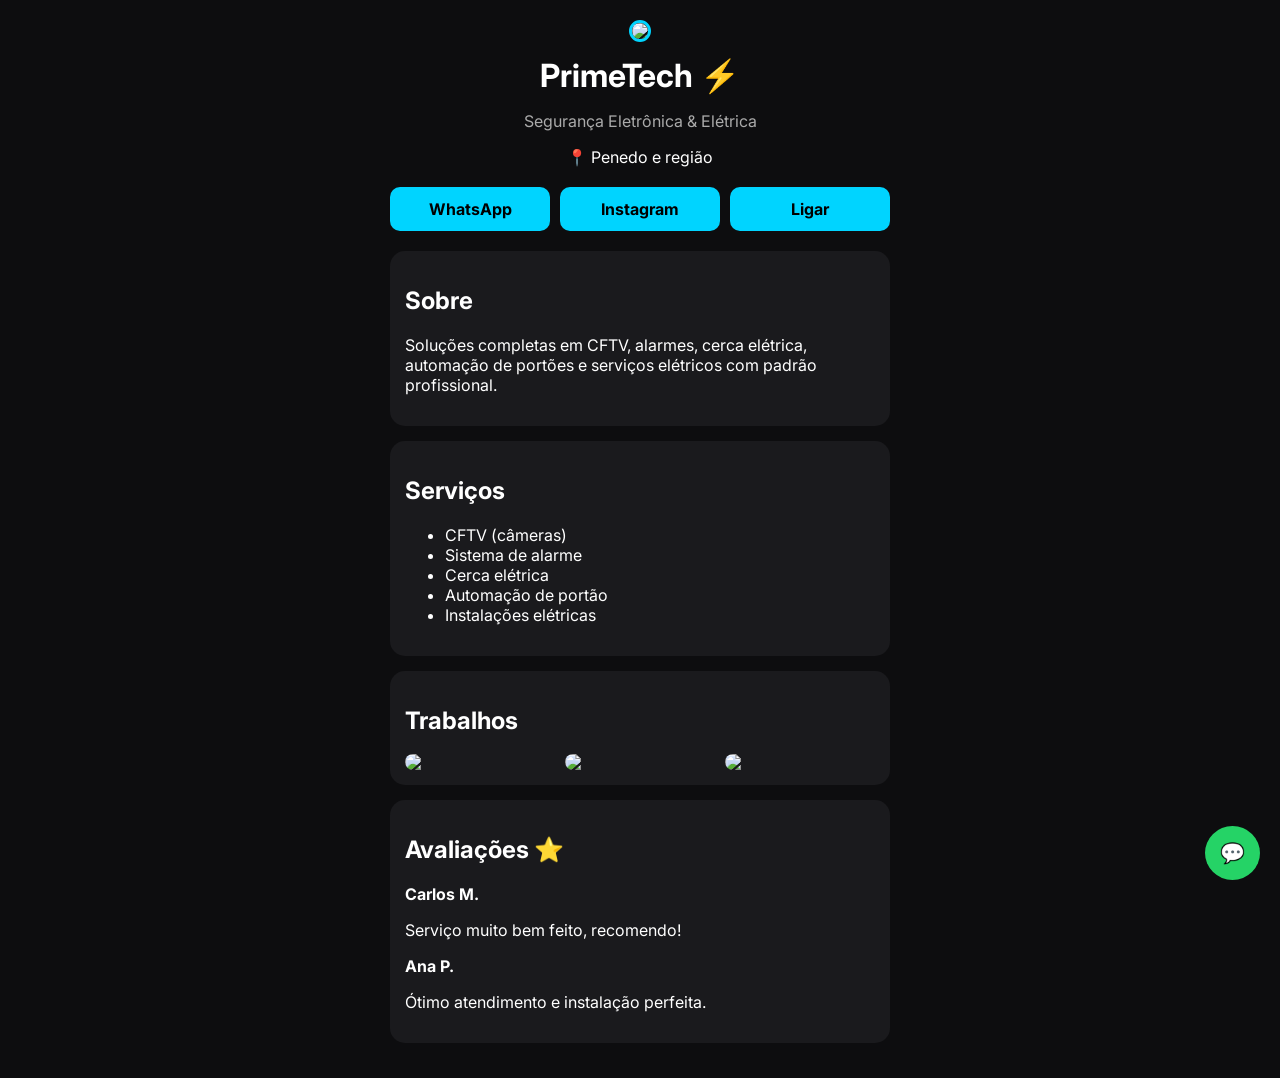
==== card/index.html @ 528d671e "Criação do Card" ====
<!DOCTYPE html>
<html lang="pt-BR">
<head>
  <meta charset="UTF-8">
  <meta name="viewport" content="width=device-width, initial-scale=1.0">
  <title>PrimeTech</title>

  <link rel="stylesheet" href="style.css">
  <link href="https://fonts.googleapis.com/css2?family=Inter:wght@300;500;700&display=swap" rel="stylesheet">
</head>

<body>

<div class="container">

  <!-- PERFIL -->
  <div class="profile">
    <img src="logo.png" class="logo">
    <h1>PrimeTech ⚡</h1>
    <p>Segurança Eletrônica & Elétrica</p>
    <span>📍 Penedo e região</span>
  </div>

  <!-- BOTÕES -->
  <div class="buttons">
    <a href="https://wa.me/5579998478570">WhatsApp</a>
    <a href="#">Instagram</a>
    <a href="tel:79998478570">Ligar</a>
  </div>

  <!-- SOBRE -->
  <div class="card">
    <h2>Sobre</h2>
    <p>
      Soluções completas em CFTV, alarmes, cerca elétrica, automação de portões
      e serviços elétricos com padrão profissional.
    </p>
  </div>

  <!-- SERVIÇOS -->
  <div class="card">
    <h2>Serviços</h2>
    <ul>
      <li>CFTV (câmeras)</li>
      <li>Sistema de alarme</li>
      <li>Cerca elétrica</li>
      <li>Automação de portão</li>
      <li>Instalações elétricas</li>
    </ul>
  </div>

  <!-- GALERIA -->
  <div class="card">
    <h2>Trabalhos</h2>
    <div class="gallery">
      <img src="img1.jpg">
      <img src="img2.jpg">
      <img src="img3.jpg">
    </div>
  </div>

  <!-- AVALIAÇÕES -->
  <div class="card">
    <h2>Avaliações ⭐</h2>

    <div class="review">
      <strong>Carlos M.</strong>
      <p>Serviço muito bem feito, recomendo!</p>
    </div>

    <div class="review">
      <strong>Ana P.</strong>
      <p>Ótimo atendimento e instalação perfeita.</p>
    </div>

  </div>

</div>

<!-- BOTÃO FIXO -->
<a class="whatsapp-float" href="https://wa.me/5579998478570">💬</a>

</body>
</html>
---- card/style.css ----
body {
  margin: 0;
  font-family: 'Inter', sans-serif;
  background: #0d0d0f;
  color: white;
}

.container {
  max-width: 500px;
  margin: auto;
  padding: 20px;
}

.profile {
  text-align: center;
}

.logo {
  width: 110px;
  border-radius: 50%;
  border: 3px solid #00d4ff;
}

.profile h1 {
  margin: 10px 0 5px;
}

.profile p {
  color: #aaa;
}

.buttons {
  display: flex;
  gap: 10px;
  margin: 20px 0;
}

.buttons a {
  flex: 1;
  text-align: center;
  padding: 12px;
  background: #00d4ff;
  color: black;
  border-radius: 10px;
  text-decoration: none;
  font-weight: bold;
}

.card {
  background: #1a1a1d;
  padding: 15px;
  border-radius: 15px;
  margin-bottom: 15px;
}

.gallery {
  display: flex;
  gap: 10px;
}

.gallery img {
  width: 100%;
  border-radius: 10px;
}

.review {
  margin-top: 10px;
}

.whatsapp-float {
  position: fixed;
  bottom: 20px;
  right: 20px;
  background: #25d366;
  color: white;
  padding: 15px;
  border-radius: 50%;
  text-decoration: none;
  font-size: 20px;
}
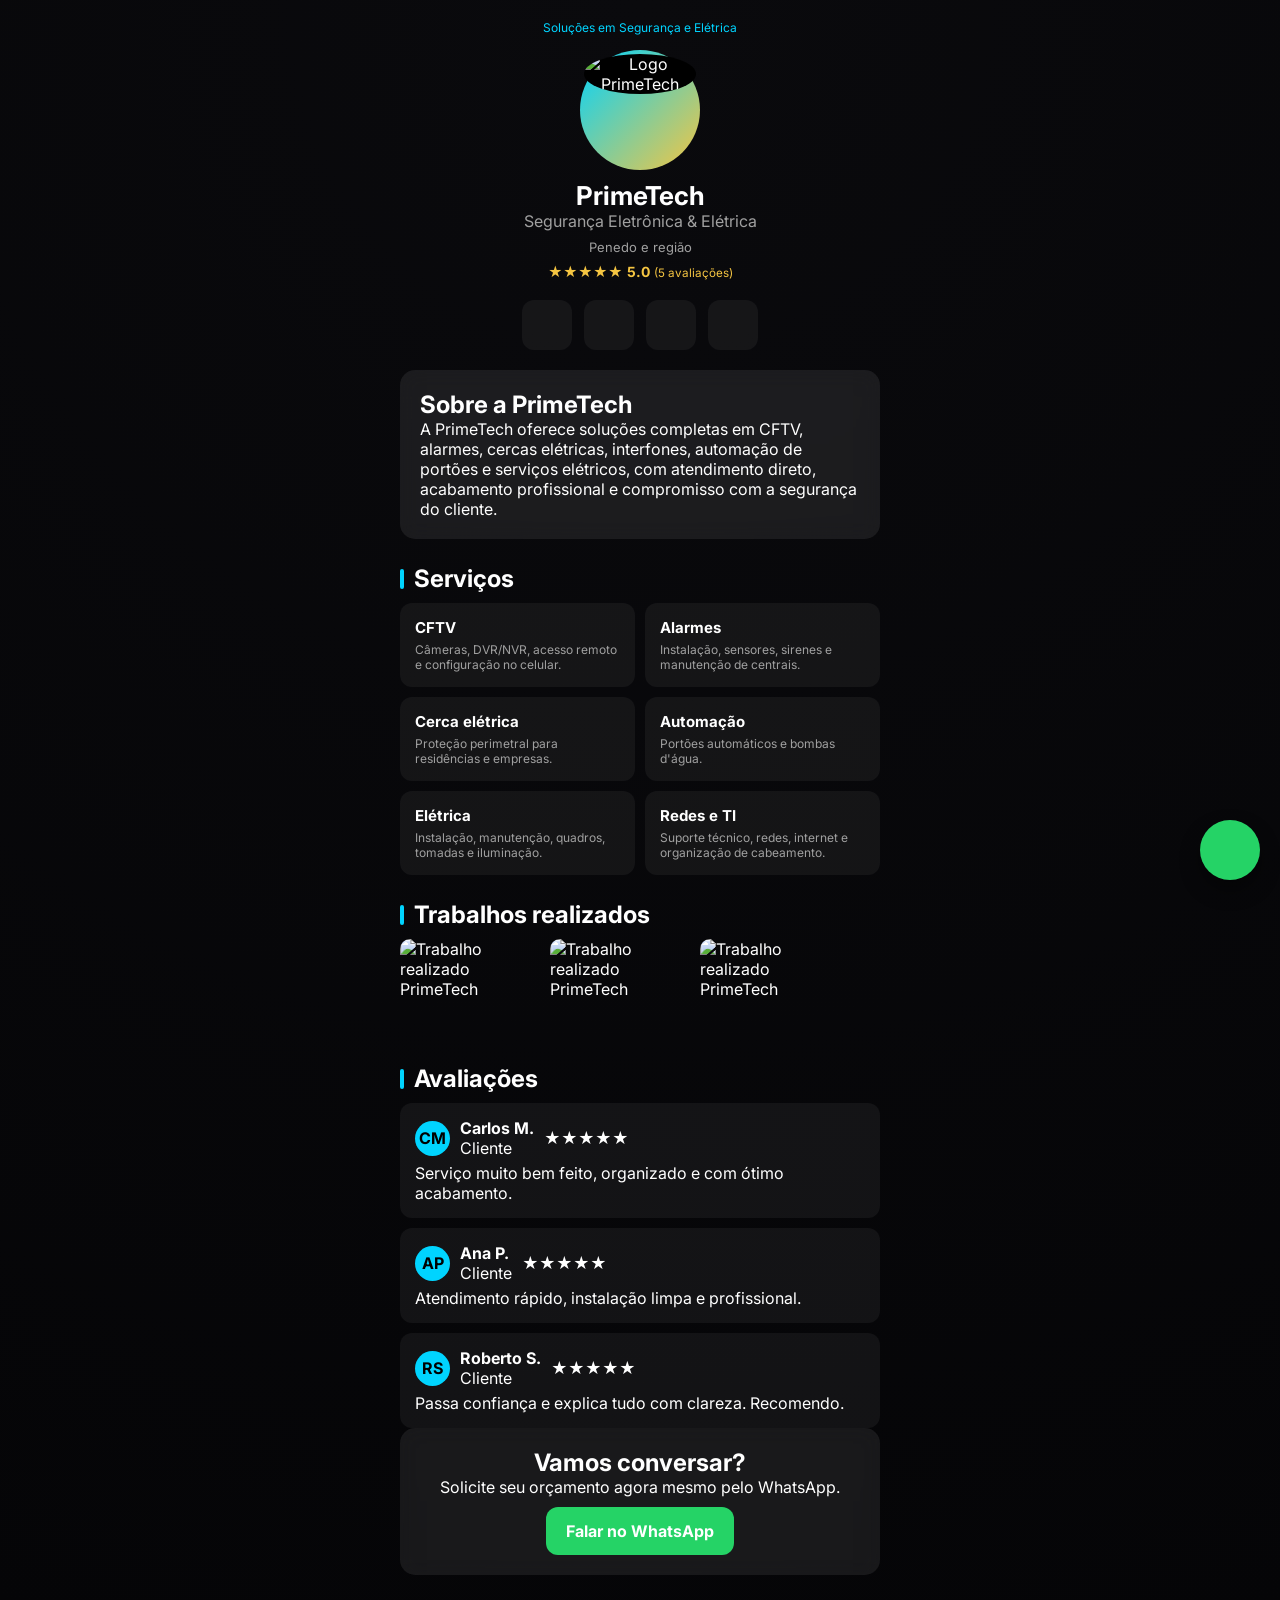
==== commit 5678c312: "Criação do Card" ====
--- a/card/index.html
+++ b/card/index.html
@@ -1,84 +1,193 @@
 <!DOCTYPE html>
 <html lang="pt-BR">
 <head>
-  <meta charset="UTF-8">
-  <meta name="viewport" content="width=device-width, initial-scale=1.0">
-  <title>PrimeTech</title>
+  <meta charset="UTF-8" />
+  <meta name="viewport" content="width=device-width, initial-scale=1.0" />
 
-  <link rel="stylesheet" href="style.css">
-  <link href="https://fonts.googleapis.com/css2?family=Inter:wght@300;500;700&display=swap" rel="stylesheet">
+  <title>PrimeTech Segurança e Elétrica</title>
+
+  <link rel="stylesheet" href="style.css" />
+
+  <link href="https://fonts.googleapis.com/css2?family=Inter:wght@300;400;600;700;800&display=swap" rel="stylesheet">
+
+  <script src="https://kit.fontawesome.com/4f7f4d7b7b.js" crossorigin="anonymous"></script>
 </head>
 
 <body>
 
-<div class="container">
+  <main class="card-page">
 
-  <!-- PERFIL -->
-  <div class="profile">
-    <img src="logo.png" class="logo">
-    <h1>PrimeTech ⚡</h1>
-    <p>Segurança Eletrônica & Elétrica</p>
-    <span>📍 Penedo e região</span>
-  </div>
+    <section class="hero">
+      <div class="top-badge">
+        <i class="fa-solid fa-bolt"></i>
+        Soluções em Segurança e Elétrica
+      </div>
 
-  <!-- BOTÕES -->
-  <div class="buttons">
-    <a href="https://wa.me/5579998478570">WhatsApp</a>
-    <a href="#">Instagram</a>
-    <a href="tel:79998478570">Ligar</a>
-  </div>
+      <div class="profile-box">
+        <div class="logo-wrap">
+          <img src="logo.png" alt="Logo PrimeTech" class="logo">
+        </div>
 
-  <!-- SOBRE -->
-  <div class="card">
-    <h2>Sobre</h2>
-    <p>
-      Soluções completas em CFTV, alarmes, cerca elétrica, automação de portões
-      e serviços elétricos com padrão profissional.
-    </p>
-  </div>
+        <h1>PrimeTech</h1>
+        <p class="subtitle">Segurança Eletrônica & Elétrica</p>
 
-  <!-- SERVIÇOS -->
-  <div class="card">
-    <h2>Serviços</h2>
-    <ul>
-      <li>CFTV (câmeras)</li>
-      <li>Sistema de alarme</li>
-      <li>Cerca elétrica</li>
-      <li>Automação de portão</li>
-      <li>Instalações elétricas</li>
-    </ul>
-  </div>
+        <div class="location">
+          <i class="fa-solid fa-location-dot"></i>
+          Penedo e região
+        </div>
 
-  <!-- GALERIA -->
-  <div class="card">
-    <h2>Trabalhos</h2>
-    <div class="gallery">
-      <img src="img1.jpg">
-      <img src="img2.jpg">
-      <img src="img3.jpg">
-    </div>
-  </div>
+        <div class="rating">
+          <span>★★★★★</span>
+          <strong>5.0</strong>
+          <small>(5 avaliações)</small>
+        </div>
+      </div>
 
-  <!-- AVALIAÇÕES -->
-  <div class="card">
-    <h2>Avaliações ⭐</h2>
+      <div class="quick-buttons">
+        <a href="https://wa.me/5579998478570" target="_blank" class="btn-icon whatsapp">
+          <i class="fa-brands fa-whatsapp"></i>
+        </a>
 
-    <div class="review">
-      <strong>Carlos M.</strong>
-      <p>Serviço muito bem feito, recomendo!</p>
-    </div>
+        <a href="tel:79998478570" class="btn-icon phone">
+          <i class="fa-solid fa-phone"></i>
+        </a>
 
-    <div class="review">
-      <strong>Ana P.</strong>
-      <p>Ótimo atendimento e instalação perfeita.</p>
-    </div>
+        <a href="https://www.instagram.com/primetech.seg" target="_blank" class="btn-icon instagram">
+          <i class="fa-brands fa-instagram"></i>
+        </a>
 
-  </div>
+        <a href="https://primetechseguranca.github.io/" target="_blank" class="btn-icon site">
+          <i class="fa-solid fa-globe"></i>
+        </a>
+      </div>
+    </section>
 
-</div>
+    <section class="about glass">
+      <h2>Sobre a PrimeTech</h2>
+      <p>
+        A PrimeTech oferece soluções completas em CFTV, alarmes, cercas elétricas,
+        interfones, automação de portões e serviços elétricos, com atendimento direto,
+        acabamento profissional e compromisso com a segurança do cliente.
+      </p>
+    </section>
 
-<!-- BOTÃO FIXO -->
-<a class="whatsapp-float" href="https://wa.me/5579998478570">💬</a>
+    <section class="services">
+      <div class="section-title">
+        <span></span>
+        <h2>Serviços</h2>
+      </div>
 
+      <div class="service-grid">
+        <div class="service-card">
+          <i class="fa-solid fa-video"></i>
+          <h3>CFTV</h3>
+          <p>Câmeras, DVR/NVR, acesso remoto e configuração no celular.</p>
+        </div>
+
+        <div class="service-card">
+          <i class="fa-solid fa-shield-halved"></i>
+          <h3>Alarmes</h3>
+          <p>Instalação, sensores, sirenes e manutenção de centrais.</p>
+        </div>
+
+        <div class="service-card">
+          <i class="fa-solid fa-bolt"></i>
+          <h3>Cerca elétrica</h3>
+          <p>Proteção perimetral para residências e empresas.</p>
+        </div>
+
+        <div class="service-card">
+          <i class="fa-solid fa-door-open"></i>
+          <h3>Automação</h3>
+          <p>Portões automáticos e bombas d'água.</p>
+        </div>
+
+        <div class="service-card">
+          <i class="fa-solid fa-plug-circle-bolt"></i>
+          <h3>Elétrica</h3>
+          <p>Instalação, manutenção, quadros, tomadas e iluminação.</p>
+        </div>
+
+        <div class="service-card">
+          <i class="fa-solid fa-network-wired"></i>
+          <h3>Redes e TI</h3>
+          <p>Suporte técnico, redes, internet e organização de cabeamento.</p>
+        </div>
+      </div>
+    </section>
+
+    <section class="gallery-section">
+      <div class="section-title">
+        <span></span>
+        <h2>Trabalhos realizados</h2>
+      </div>
+
+      <div class="gallery">
+        <img src="img1.jpg" alt="Trabalho realizado PrimeTech">
+        <img src="img2.jpg" alt="Trabalho realizado PrimeTech">
+        <img src="img3.jpg" alt="Trabalho realizado PrimeTech">
+      </div>
+    </section>
+
+    <section class="reviews">
+      <div class="section-title">
+        <span></span>
+        <h2>Avaliações</h2>
+      </div>
+
+      <div class="review-card">
+        <div class="review-header">
+          <div class="avatar">CM</div>
+          <div>
+            <strong>Carlos M.</strong>
+            <p>Cliente</p>
+          </div>
+          <span>★★★★★</span>
+        </div>
+        <p>Serviço muito bem feito, organizado e com ótimo acabamento.</p>
+      </div>
+
+      <div class="review-card">
+        <div class="review-header">
+          <div class="avatar">AP</div>
+          <div>
+            <strong>Ana P.</strong>
+            <p>Cliente</p>
+          </div>
+          <span>★★★★★</span>
+        </div>
+        <p>Atendimento rápido, instalação limpa e profissional.</p>
+      </div>
+
+      <div class="review-card">
+        <div class="review-header">
+          <div class="avatar">RS</div>
+          <div>
+            <strong>Roberto S.</strong>
+            <p>Cliente</p>
+          </div>
+          <span>★★★★★</span>
+        </div>
+        <p>Passa confiança e explica tudo com clareza. Recomendo.</p>
+      </div>
+    </section>
+
+    <section class="cta glass">
+      <h2>Vamos conversar?</h2>
+      <p>Solicite seu orçamento agora mesmo pelo WhatsApp.</p>
+
+      <a href="https://wa.me/5579998478570?text=Olá!%20Gostaria%20de%20solicitar%20um%20orçamento%20com%20a%20PrimeTech." target="_blank" class="main-btn">
+        <i class="fa-brands fa-whatsapp"></i>
+        Falar no WhatsApp
+      </a>
+    </section>
+
+  </main>
+
+  <a href="https://wa.me/5579998478570" target="_blank" class="float-whatsapp">
+    <i class="fa-brands fa-whatsapp"></i>
+  </a>
+
+  <script src="script.js"></script>
 </body>
 </html>
--- a/card/style.css
+++ b/card/style.css
@@ -1,80 +1,249 @@
+* {
+  margin: 0;
+  padding: 0;
+  box-sizing: border-box;
+}
+
+:root {
+  --bg: #050507;
+  --card: rgba(255,255,255,0.05);
+  --glass: rgba(255,255,255,0.08);
+  --blue: #00d4ff;
+  --gold: #f5c542;
+  --text: #ffffff;
+  --muted: #a0a0a0;
+}
+
 body {
-  margin: 0;
   font-family: 'Inter', sans-serif;
-  background: #0d0d0f;
-  color: white;
-}
-
-.container {
-  max-width: 500px;
+  background: radial-gradient(circle at top, #0a0a0d, #050507);
+  color: var(--text);
+}
+
+/* CONTAINER */
+.card-page {
+  max-width: 520px;
   margin: auto;
   padding: 20px;
 }
 
-.profile {
+/* HERO */
+.hero {
   text-align: center;
+  margin-bottom: 20px;
+}
+
+.top-badge {
+  font-size: 12px;
+  color: var(--blue);
+  margin-bottom: 15px;
+}
+
+/* LOGO */
+.logo-wrap {
+  width: 120px;
+  height: 120px;
+  margin: auto;
+  border-radius: 50%;
+  padding: 4px;
+  background: linear-gradient(135deg, var(--blue), var(--gold));
 }
 
 .logo {
-  width: 110px;
-  border-radius: 50%;
-  border: 3px solid #00d4ff;
-}
-
-.profile h1 {
-  margin: 10px 0 5px;
-}
-
-.profile p {
-  color: #aaa;
-}
-
-.buttons {
-  display: flex;
-  gap: 10px;
-  margin: 20px 0;
-}
-
-.buttons a {
-  flex: 1;
+  width: 100%;
+  border-radius: 50%;
+  background: #000;
+}
+
+/* TEXT */
+h1 {
+  margin-top: 10px;
+  font-size: 26px;
+}
+
+.subtitle {
+  color: var(--muted);
+  margin-bottom: 8px;
+}
+
+.location {
+  font-size: 13px;
+  color: var(--muted);
+}
+
+.rating {
+  margin-top: 8px;
+  font-size: 14px;
+  color: var(--gold);
+}
+
+/* BOTÕES */
+.quick-buttons {
+  display: flex;
+  justify-content: center;
+  gap: 12px;
+  margin-top: 20px;
+}
+
+.btn-icon {
+  width: 50px;
+  height: 50px;
+  display: flex;
+  align-items: center;
+  justify-content: center;
+  border-radius: 12px;
+  font-size: 20px;
+  color: white;
+  background: var(--card);
+  transition: 0.3s;
+}
+
+.btn-icon:hover {
+  transform: translateY(-5px);
+  background: var(--blue);
+  color: black;
+}
+
+/* GLASS CARD */
+.glass {
+  background: var(--glass);
+  backdrop-filter: blur(10px);
+  padding: 20px;
+  border-radius: 15px;
+  margin-bottom: 20px;
+}
+
+/* TITLES */
+.section-title {
+  display: flex;
+  align-items: center;
+  gap: 10px;
+  margin: 25px 0 10px;
+}
+
+.section-title span {
+  width: 4px;
+  height: 20px;
+  background: var(--blue);
+  border-radius: 10px;
+}
+
+/* SERVICES */
+.service-grid {
+  display: grid;
+  grid-template-columns: 1fr 1fr;
+  gap: 10px;
+}
+
+.service-card {
+  background: var(--card);
+  padding: 15px;
+  border-radius: 12px;
+  transition: 0.3s;
+}
+
+.service-card i {
+  font-size: 22px;
+  color: var(--blue);
+  margin-bottom: 8px;
+}
+
+.service-card h3 {
+  font-size: 15px;
+  margin-bottom: 5px;
+}
+
+.service-card p {
+  font-size: 12px;
+  color: var(--muted);
+}
+
+.service-card:hover {
+  transform: translateY(-5px);
+}
+
+/* GALLERY */
+.gallery {
+  display: flex;
+  gap: 10px;
+  overflow-x: auto;
+}
+
+.gallery img {
+  width: 140px;
+  height: 100px;
+  object-fit: cover;
+  border-radius: 10px;
+}
+
+/* REVIEWS */
+.review-card {
+  background: var(--card);
+  padding: 15px;
+  border-radius: 12px;
+  margin-top: 10px;
+}
+
+.review-header {
+  display: flex;
+  align-items: center;
+  gap: 10px;
+  margin-bottom: 5px;
+}
+
+.avatar {
+  width: 35px;
+  height: 35px;
+  background: var(--blue);
+  color: black;
+  display: flex;
+  align-items: center;
+  justify-content: center;
+  border-radius: 50%;
+  font-weight: bold;
+}
+
+/* CTA */
+.cta {
   text-align: center;
-  padding: 12px;
-  background: #00d4ff;
-  color: black;
-  border-radius: 10px;
+}
+
+.main-btn {
+  display: inline-block;
+  margin-top: 10px;
+  padding: 14px 20px;
+  background: #25d366;
+  color: white;
+  border-radius: 12px;
   text-decoration: none;
   font-weight: bold;
-}
-
-.card {
-  background: #1a1a1d;
-  padding: 15px;
-  border-radius: 15px;
-  margin-bottom: 15px;
-}
-
-.gallery {
-  display: flex;
-  gap: 10px;
-}
-
-.gallery img {
-  width: 100%;
-  border-radius: 10px;
-}
-
-.review {
-  margin-top: 10px;
-}
-
-.whatsapp-float {
+  transition: 0.3s;
+}
+
+.main-btn:hover {
+  transform: scale(1.05);
+}
+
+/* FLOAT WHATSAPP */
+.float-whatsapp {
   position: fixed;
   bottom: 20px;
   right: 20px;
   background: #25d366;
+  width: 60px;
+  height: 60px;
+  border-radius: 50%;
+  display: flex;
+  align-items: center;
+  justify-content: center;
   color: white;
-  padding: 15px;
-  border-radius: 50%;
-  text-decoration: none;
-  font-size: 20px;
+  font-size: 26px;
+  box-shadow: 0 10px 20px rgba(0,0,0,0.4);
+}
+
+/* RESPONSIVO */
+@media (max-width: 480px) {
+  .service-grid {
+    grid-template-columns: 1fr;
+  }
 }
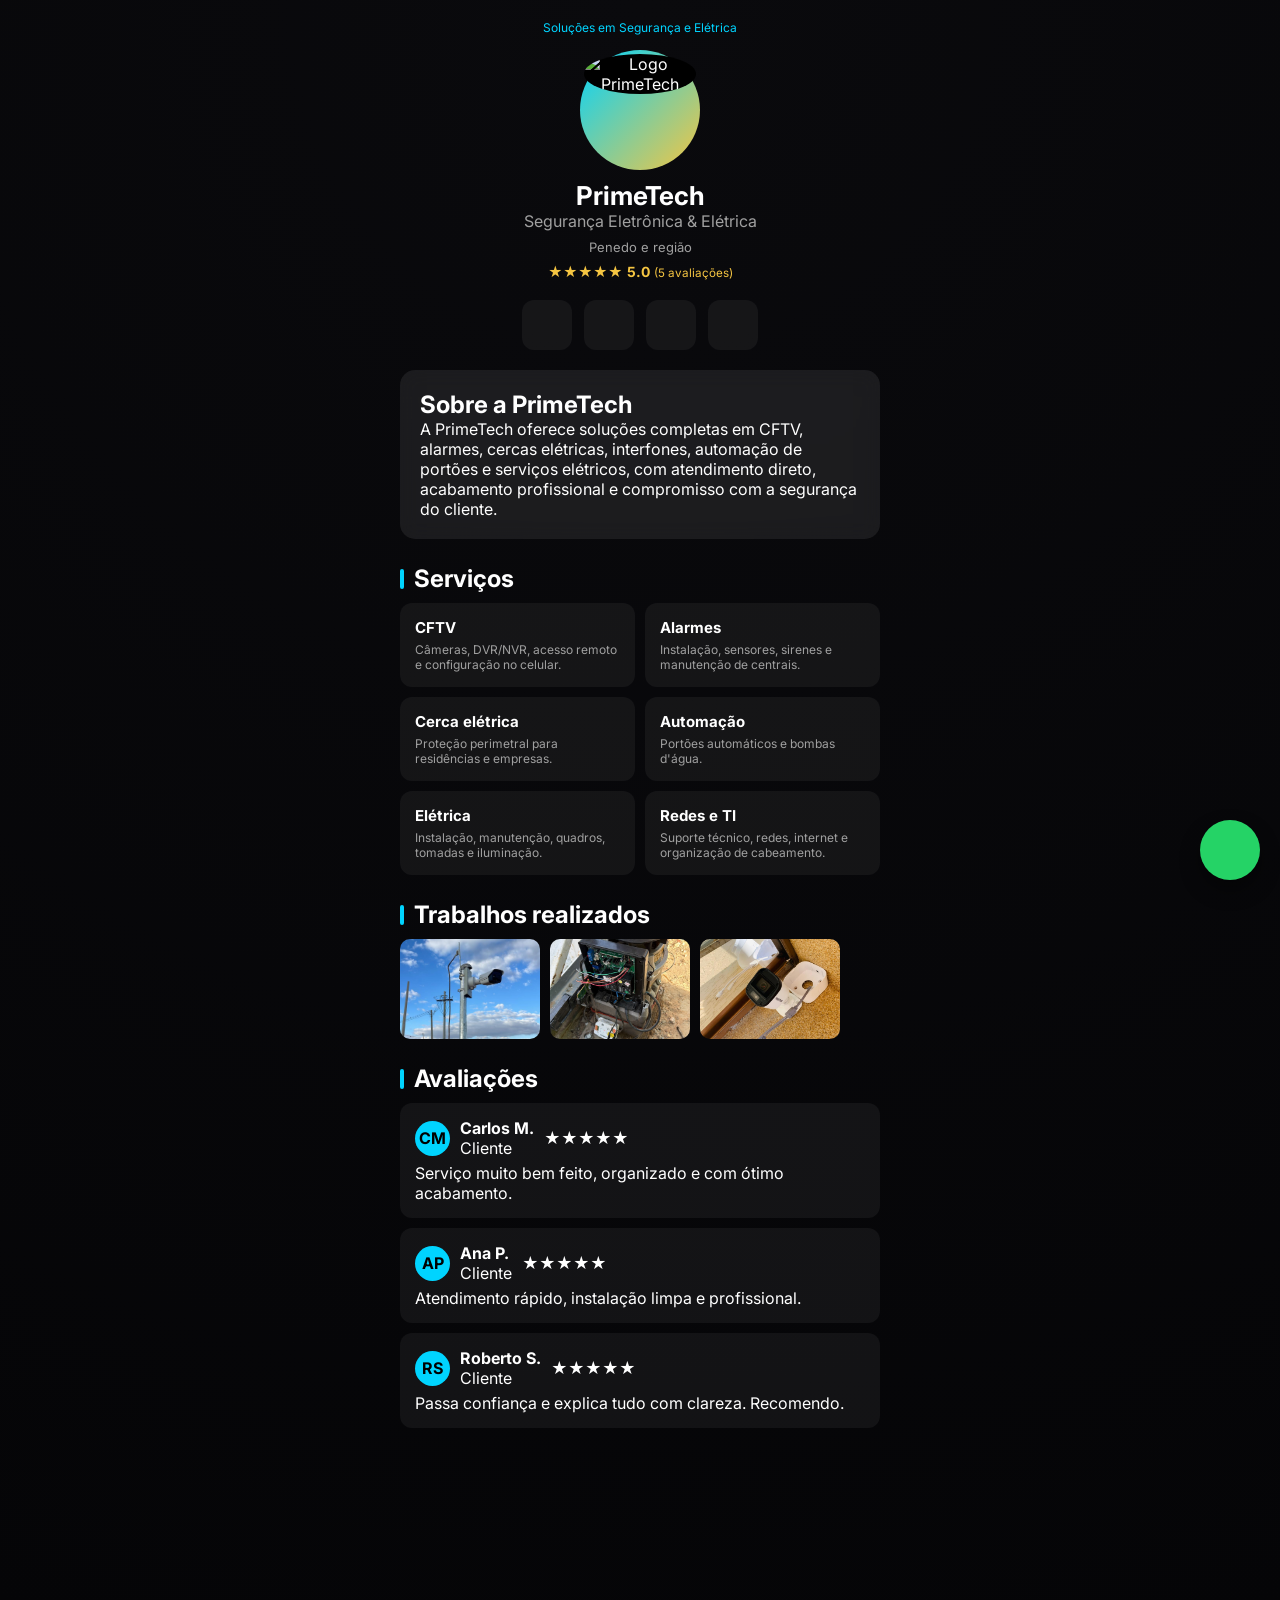
==== commit 0dace38c: "Criação do Card" ====
--- a/card/index.html
+++ b/card/index.html
@@ -25,7 +25,7 @@
 
       <div class="profile-box">
         <div class="logo-wrap">
-          <img src="logo.png" alt="Logo PrimeTech" class="logo">
+          <img src="logo.jpg" alt="Logo PrimeTech" class="logo">
         </div>
 
         <h1>PrimeTech</h1>
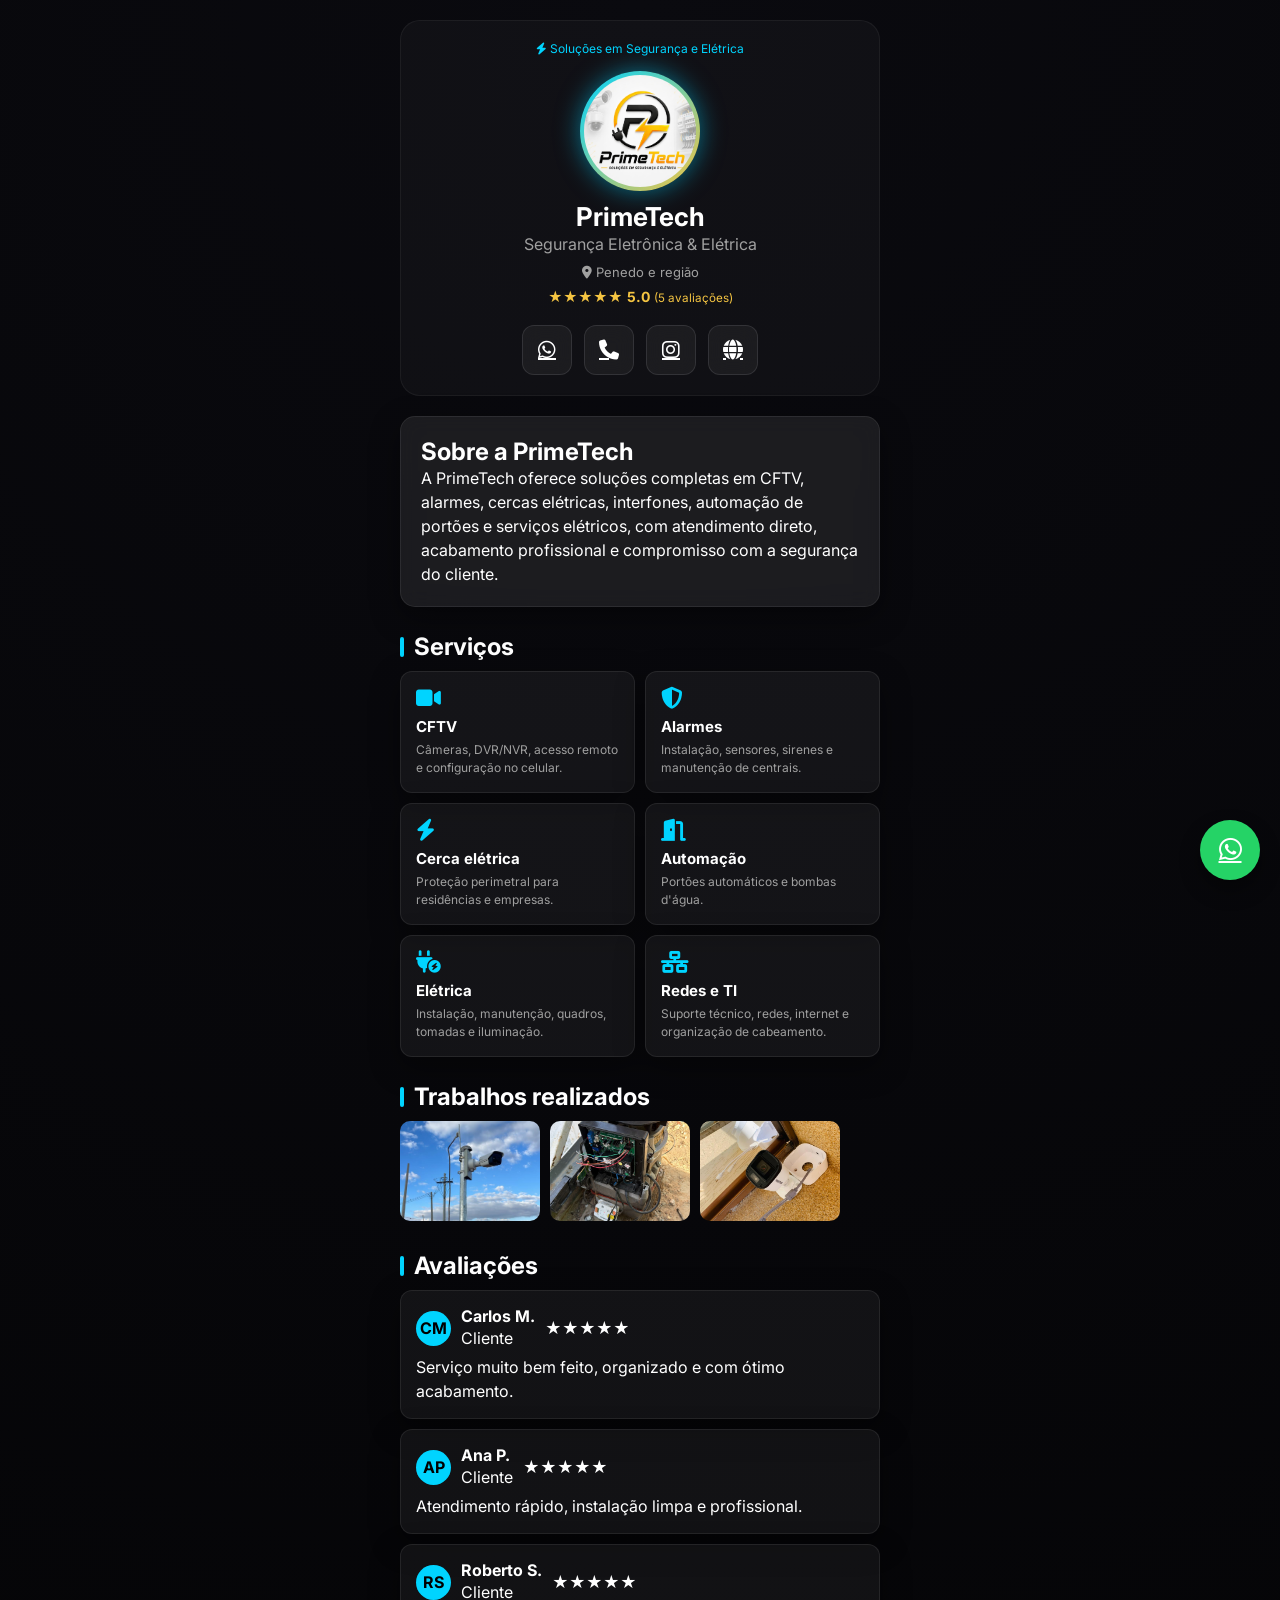
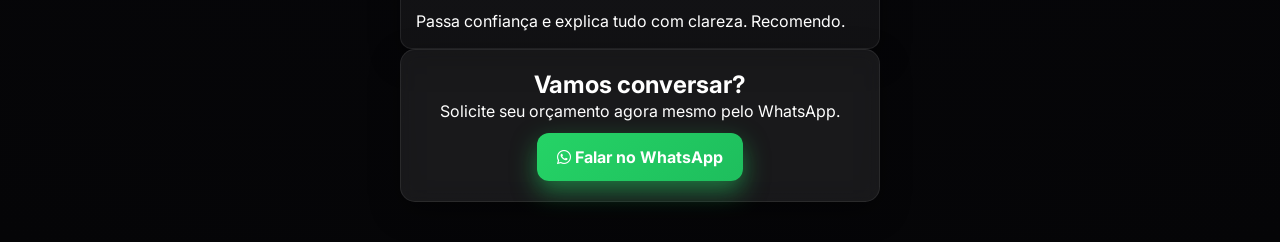
==== commit 8f9ccca1: "melhorado o html" ====
--- a/card/index.html
+++ b/card/index.html
@@ -10,7 +10,7 @@
 
   <link href="https://fonts.googleapis.com/css2?family=Inter:wght@300;400;600;700;800&display=swap" rel="stylesheet">
 
-  <script src="https://kit.fontawesome.com/4f7f4d7b7b.js" crossorigin="anonymous"></script>
+  <link rel="stylesheet" href="https://cdnjs.cloudflare.com/ajax/libs/font-awesome/6.5.1/css/all.min.css">
 </head>
 
 <body>
@@ -52,11 +52,11 @@
           <i class="fa-solid fa-phone"></i>
         </a>
 
-        <a href="https://www.instagram.com/primetech.seg" target="_blank" class="btn-icon instagram">
+        <a href="https://www.instagram.com/primetech360al" target="_blank" class="btn-icon instagram">
           <i class="fa-brands fa-instagram"></i>
         </a>
 
-        <a href="https://primetechseguranca.github.io/" target="_blank" class="btn-icon site">
+        <a href="https://primetechseg.github.io/" target="_blank" class="btn-icon site">
           <i class="fa-solid fa-globe"></i>
         </a>
       </div>
--- a/card/style.css
+++ b/card/style.css
@@ -246,4 +246,103 @@
   .service-grid {
     grid-template-columns: 1fr;
   }
+}
+
+.hidden {
+  opacity: 0;
+  transform: translateY(25px);
+}
+
+.show {
+  opacity: 1;
+  transform: translateY(0);
+  transition: 0.7s ease;
+}
+
+.pulse {
+  animation: pulseWhats 0.9s ease;
+}
+
+@keyframes pulseWhats {
+  0% {
+    transform: scale(1);
+    box-shadow: 0 0 0 rgba(37, 211, 102, 0.7);
+  }
+
+  50% {
+    transform: scale(1.12);
+    box-shadow: 0 0 25px rgba(37, 211, 102, 0.8);
+  }
+
+  100% {
+    transform: scale(1);
+    box-shadow: 0 0 0 rgba(37, 211, 102, 0.7);
+  }
+}
+
+/* FUNDO MAIS PROFISSIONAL */
+body {
+  background: radial-gradient(circle at top, #0a0a0f, #050507);
+}
+
+/* EFEITO GLOW NO LOGO */
+.logo-wrap {
+  box-shadow: 0 0 25px rgba(0, 212, 255, 0.5);
+}
+
+/* BOTÕES ESTILO APP */
+.btn-icon {
+  backdrop-filter: blur(10px);
+  border: 1px solid rgba(255,255,255,0.1);
+}
+
+.btn-icon:hover {
+  background: linear-gradient(135deg, #00d4ff, #0ff);
+  box-shadow: 0 0 15px rgba(0,212,255,0.7);
+}
+
+/* CARDS MAIS PROFUNDOS */
+.service-card,
+.review-card,
+.glass {
+  border: 1px solid rgba(255,255,255,0.08);
+  box-shadow: 0 10px 30px rgba(0,0,0,0.4);
+}
+
+/* EFEITO HOVER NOS CARDS */
+.service-card:hover {
+  transform: translateY(-8px) scale(1.02);
+  box-shadow: 0 0 20px rgba(0,212,255,0.3);
+}
+
+/* GALERIA ESTILO CARROSSEL */
+.gallery {
+  padding-bottom: 5px;
+}
+
+.gallery img {
+  transition: 0.3s;
+}
+
+.gallery img:hover {
+  transform: scale(1.08);
+}
+
+/* BOTÃO WHATSAPP MAIS PREMIUM */
+.main-btn {
+  background: linear-gradient(135deg, #25d366, #1ebe5d);
+  box-shadow: 0 10px 25px rgba(37,211,102,0.5);
+}
+
+/* SEÇÃO HERO MAIS FORTE */
+.hero {
+  padding: 20px;
+  border-radius: 20px;
+  background: rgba(255,255,255,0.03);
+  border: 1px solid rgba(255,255,255,0.05);
+}
+
+/* TEXTO MAIS LIMPO */
+p {
+  line-height: 1.5;
 }
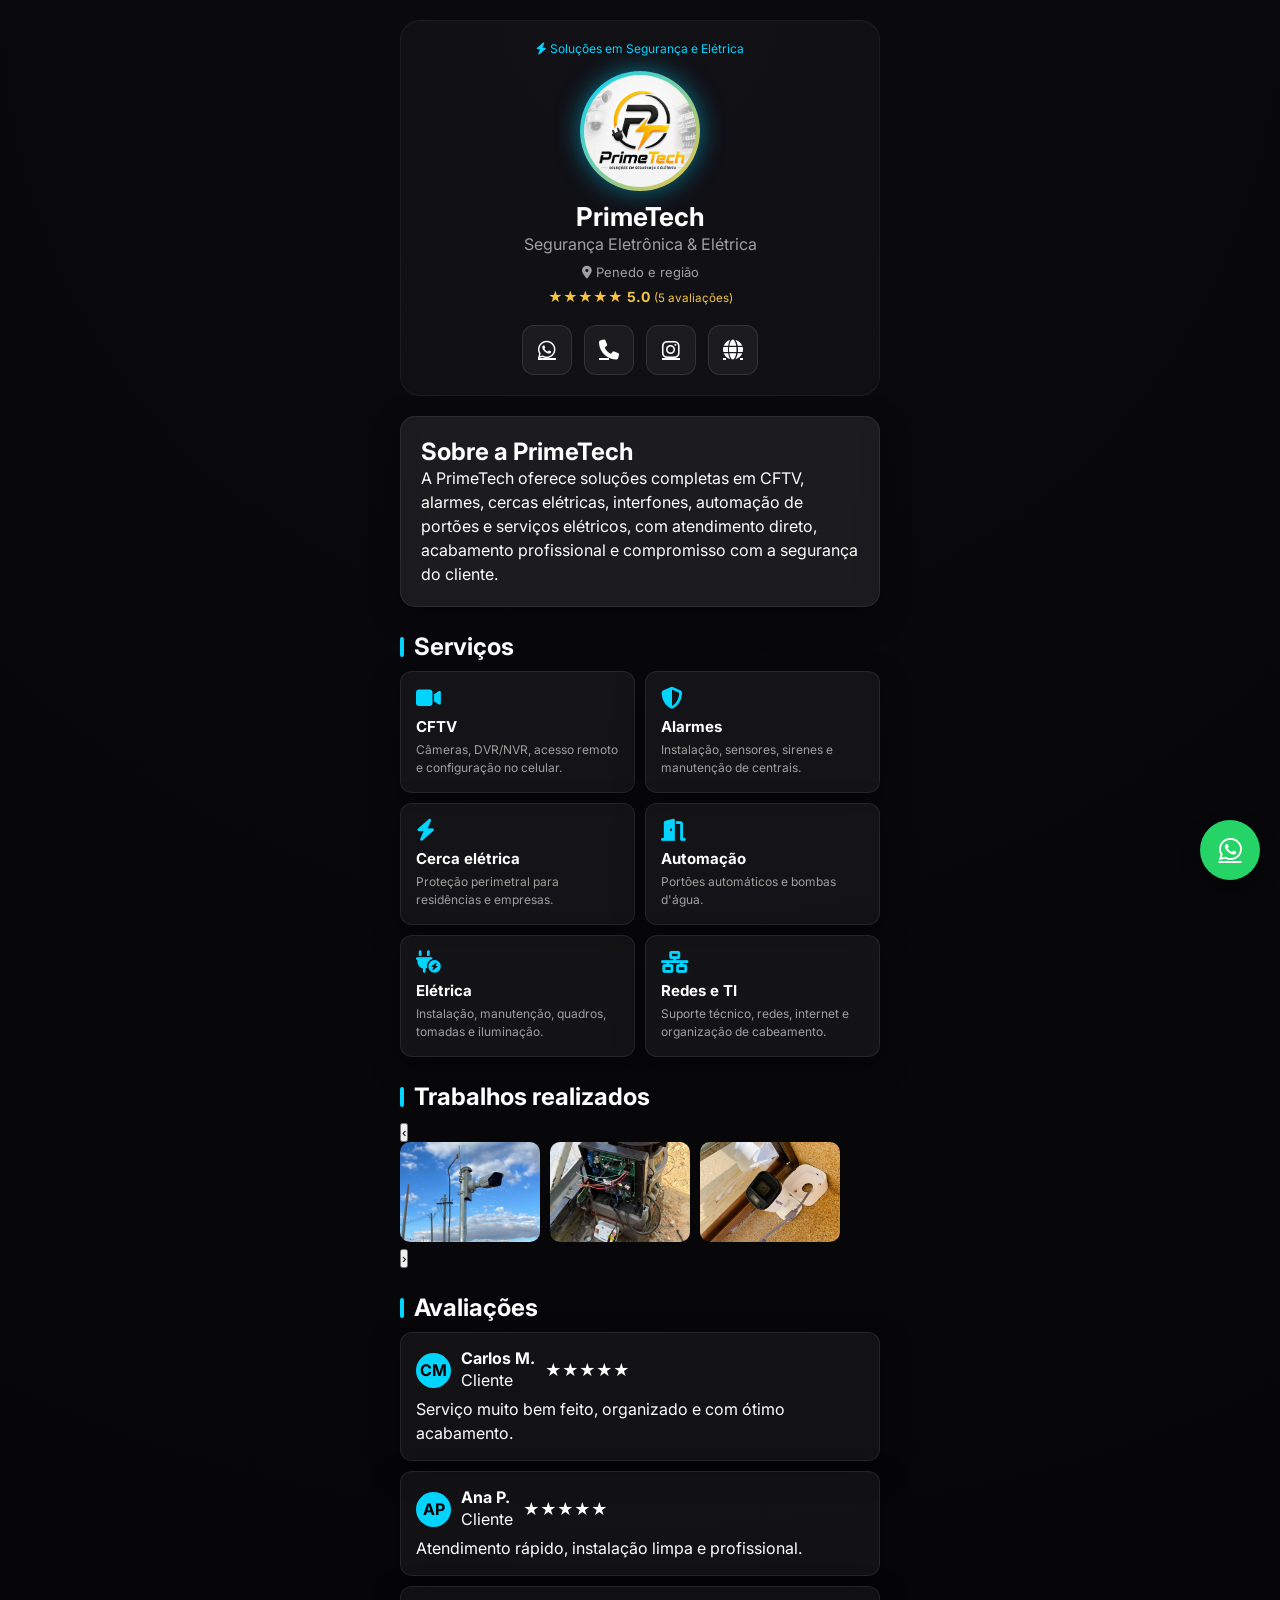
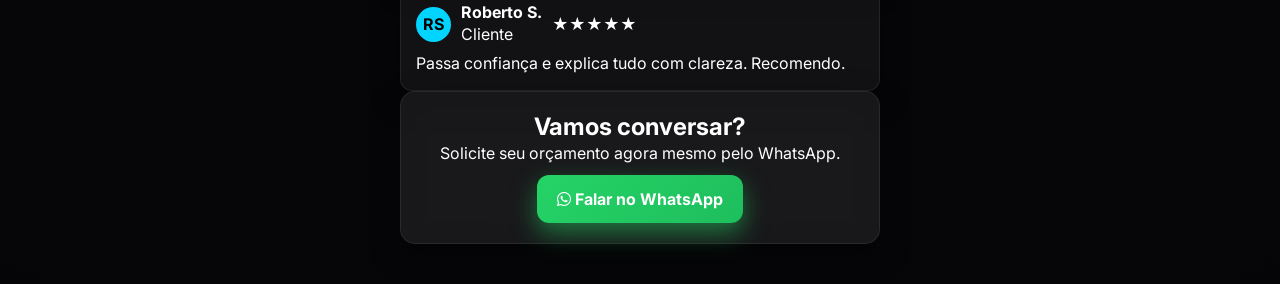
==== commit 602f09be: "melhorado o html" ====
--- a/card/index.html
+++ b/card/index.html
@@ -122,11 +122,19 @@
         <h2>Trabalhos realizados</h2>
       </div>
 
-      <div class="gallery">
-        <img src="img1.jpg" alt="Trabalho realizado PrimeTech">
-        <img src="img2.jpg" alt="Trabalho realizado PrimeTech">
-        <img src="img3.jpg" alt="Trabalho realizado PrimeTech">
-      </div>
+      <div class="gallery-wrapper">
+
+  <button class="nav prev">‹</button>
+
+  <div class="gallery" id="gallery">
+    <img src="img1.jpg">
+    <img src="img2.jpg">
+    <img src="img3.jpg">
+  </div>
+
+  <button class="nav next">›</button>
+
+</div>
     </section>
 
     <section class="reviews">
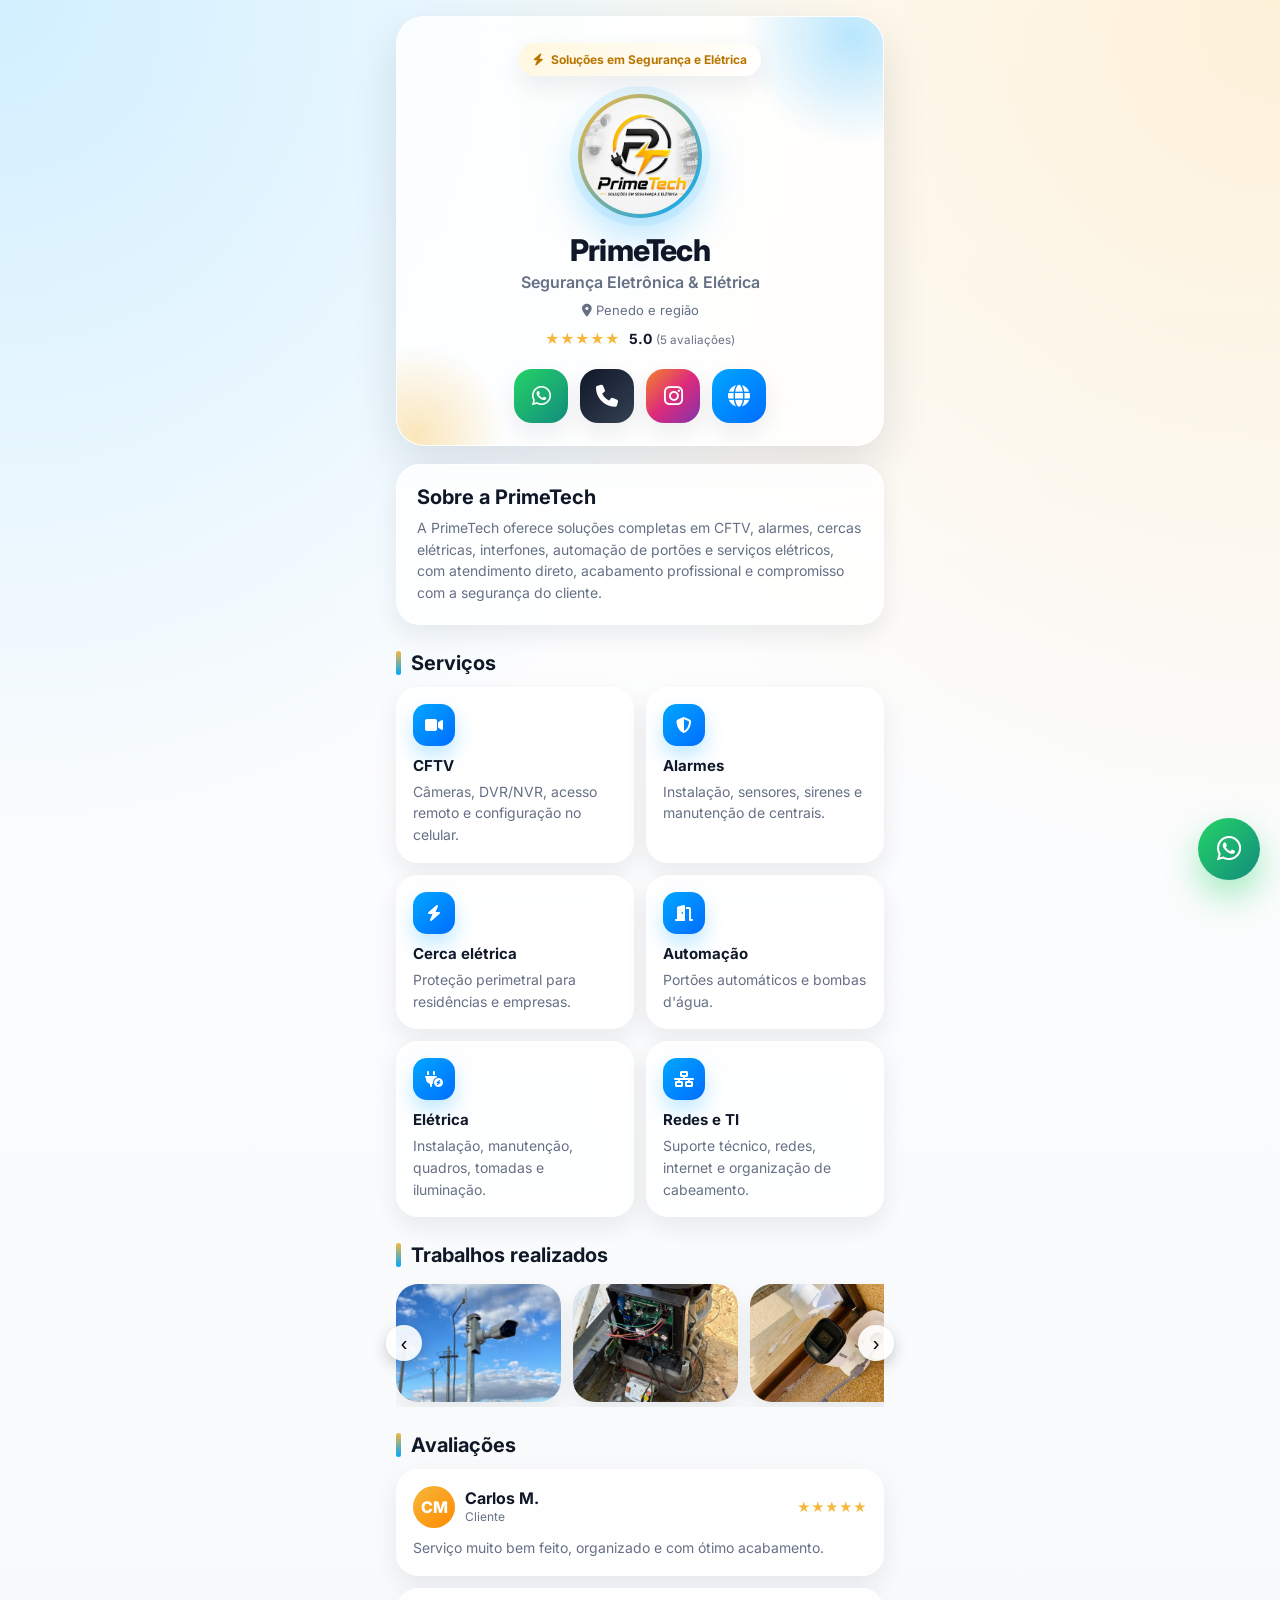
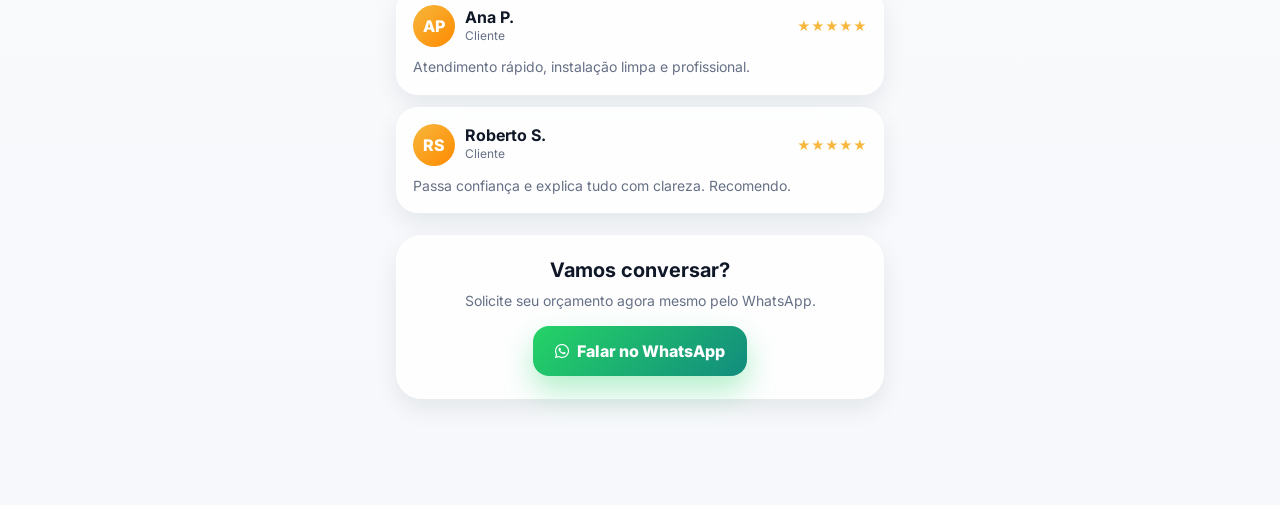
==== commit 8d9304e2: "melhorado o html" ====
--- a/card/index.html
+++ b/card/index.html
@@ -130,6 +130,9 @@
     <img src="img1.jpg">
     <img src="img2.jpg">
     <img src="img3.jpg">
+    <img src="img4.jpg">
+    <img src="img5.jpg">
+    <img src="img6.jpg">
   </div>
 
   <button class="nav next">›</button>
@@ -197,5 +200,17 @@
   </a>
 
   <script src="script.js"></script>
+  <div class="lightbox" id="lightbox">
+  <button class="lightbox-close" id="closeLightbox">×</button>
+  <button class="lightbox-arrow lightbox-prev" id="lightboxPrev">‹</button>
+
+  <div class="lightbox-content">
+    <img id="lightboxImage" src="" alt="Foto ampliada">
+    <div class="lightbox-thumbs" id="lightboxThumbs"></div>
+    <p id="lightboxCounter"></p>
+  </div>
+
+  <button class="lightbox-arrow lightbox-next" id="lightboxNext">›</button>
+</div>
 </body>
 </html>
--- a/card/style.css
+++ b/card/style.css
@@ -5,252 +5,355 @@
 }
 
 :root {
-  --bg: #050507;
-  --card: rgba(255,255,255,0.05);
-  --glass: rgba(255,255,255,0.08);
-  --blue: #00d4ff;
-  --gold: #f5c542;
-  --text: #ffffff;
-  --muted: #a0a0a0;
+  --bg: #f6f8fb;
+  --white: #ffffff;
+  --text: #101828;
+  --muted: #667085;
+  --gold: #f6b73c;
+  --blue: #00a7ff;
+  --green: #25d366;
+  --shadow: 0 18px 45px rgba(16, 24, 40, 0.12);
+  --soft-shadow: 0 10px 25px rgba(16, 24, 40, 0.08);
 }
 
 body {
   font-family: 'Inter', sans-serif;
-  background: radial-gradient(circle at top, #0a0a0d, #050507);
+  background:
+    radial-gradient(circle at top left, rgba(0, 167, 255, 0.18), transparent 35%),
+    radial-gradient(circle at top right, rgba(246, 183, 60, 0.20), transparent 35%),
+    linear-gradient(180deg, #ffffff, var(--bg));
   color: var(--text);
-}
-
-/* CONTAINER */
+  min-height: 100vh;
+}
+
 .card-page {
+  width: 100%;
   max-width: 520px;
   margin: auto;
-  padding: 20px;
-}
-
-/* HERO */
+  padding: 16px;
+}
+
 .hero {
+  position: relative;
+  overflow: hidden;
   text-align: center;
-  margin-bottom: 20px;
+  padding: 26px 18px 22px;
+  border-radius: 28px;
+  background: rgba(255,255,255,0.82);
+  backdrop-filter: blur(18px);
+  box-shadow: var(--shadow);
+  border: 1px solid rgba(255,255,255,0.85);
+}
+
+.hero::before {
+  content: "";
+  position: absolute;
+  width: 220px;
+  height: 220px;
+  top: -90px;
+  right: -80px;
+  background: radial-gradient(circle, rgba(0,167,255,0.28), transparent 70%);
+}
+
+.hero::after {
+  content: "";
+  position: absolute;
+  width: 180px;
+  height: 180px;
+  bottom: -80px;
+  left: -70px;
+  background: radial-gradient(circle, rgba(246,183,60,0.35), transparent 70%);
 }
 
 .top-badge {
+  position: relative;
+  display: inline-flex;
+  align-items: center;
+  gap: 7px;
+  padding: 9px 14px;
+  border-radius: 999px;
+  background: linear-gradient(135deg, #fff7df, #ffffff);
+  color: #b87500;
   font-size: 12px;
-  color: var(--blue);
-  margin-bottom: 15px;
-}
-
-/* LOGO */
+  font-weight: 700;
+  box-shadow: var(--soft-shadow);
+  z-index: 2;
+}
+
+.profile-box {
+  position: relative;
+  z-index: 2;
+  margin-top: 18px;
+}
+
 .logo-wrap {
-  width: 120px;
-  height: 120px;
+  width: 124px;
+  height: 124px;
   margin: auto;
+  padding: 4px;
   border-radius: 50%;
-  padding: 4px;
-  background: linear-gradient(135deg, var(--blue), var(--gold));
+  background: linear-gradient(135deg, var(--gold), var(--blue));
+  box-shadow: 0 0 0 8px rgba(0,167,255,0.08), 0 18px 40px rgba(0,167,255,0.28);
 }
 
 .logo {
   width: 100%;
+  height: 100%;
+  object-fit: cover;
+  background: #fff;
   border-radius: 50%;
-  background: #000;
-}
-
-/* TEXT */
+}
+
 h1 {
+  margin-top: 14px;
+  font-size: 30px;
+  font-weight: 800;
+  letter-spacing: -0.8px;
+}
+
+.subtitle {
+  margin-top: 4px;
+  color: var(--muted);
+  font-weight: 600;
+}
+
+.location {
   margin-top: 10px;
-  font-size: 26px;
-}
-
-.subtitle {
   color: var(--muted);
-  margin-bottom: 8px;
-}
-
-.location {
   font-size: 13px;
+}
+
+.rating {
+  margin-top: 12px;
+  color: var(--gold);
+  font-size: 14px;
+}
+
+.rating strong {
+  color: var(--text);
+  margin-left: 5px;
+}
+
+.rating small {
   color: var(--muted);
 }
 
-.rating {
-  margin-top: 8px;
-  font-size: 14px;
-  color: var(--gold);
-}
-
-/* BOTÕES */
 .quick-buttons {
+  position: relative;
+  z-index: 2;
   display: flex;
   justify-content: center;
   gap: 12px;
-  margin-top: 20px;
+  margin-top: 22px;
 }
 
 .btn-icon {
-  width: 50px;
-  height: 50px;
-  display: flex;
-  align-items: center;
-  justify-content: center;
-  border-radius: 12px;
+  width: 54px;
+  height: 54px;
+  display: grid;
+  place-items: center;
+  border-radius: 18px;
+  color: #fff;
+  text-decoration: none;
+  font-size: 22px;
+  box-shadow: var(--soft-shadow);
+  transition: 0.25s ease;
+}
+
+.btn-icon:hover {
+  transform: translateY(-5px) scale(1.04);
+}
+
+.whatsapp { background: linear-gradient(135deg, #25d366, #128c7e); }
+.phone { background: linear-gradient(135deg, #101828, #344054); }
+.instagram { background: linear-gradient(135deg, #f58529, #dd2a7b, #8134af); }
+.site { background: linear-gradient(135deg, #00a7ff, #006dff); }
+
+.glass,
+.service-card,
+.review-card,
+.cta {
+  background: rgba(255,255,255,0.82);
+  backdrop-filter: blur(16px);
+  border: 1px solid rgba(255,255,255,0.9);
+  box-shadow: var(--soft-shadow);
+}
+
+.glass {
+  margin-top: 18px;
+  padding: 20px;
+  border-radius: 24px;
+}
+
+.glass h2,
+.cta h2 {
   font-size: 20px;
-  color: white;
-  background: var(--card);
-  transition: 0.3s;
-}
-
-.btn-icon:hover {
-  transform: translateY(-5px);
-  background: var(--blue);
-  color: black;
-}
-
-/* GLASS CARD */
-.glass {
-  background: var(--glass);
-  backdrop-filter: blur(10px);
-  padding: 20px;
-  border-radius: 15px;
-  margin-bottom: 20px;
-}
-
-/* TITLES */
+  margin-bottom: 8px;
+}
+
+.glass p,
+.service-card p,
+.review-card p,
+.cta p {
+  color: var(--muted);
+  line-height: 1.55;
+  font-size: 14px;
+}
+
 .section-title {
   display: flex;
   align-items: center;
   gap: 10px;
-  margin: 25px 0 10px;
+  margin: 26px 0 12px;
 }
 
 .section-title span {
-  width: 4px;
-  height: 20px;
-  background: var(--blue);
-  border-radius: 10px;
-}
-
-/* SERVICES */
+  width: 5px;
+  height: 24px;
+  border-radius: 20px;
+  background: linear-gradient(180deg, var(--gold), var(--blue));
+}
+
+.section-title h2 {
+  font-size: 20px;
+}
+
 .service-grid {
   display: grid;
   grid-template-columns: 1fr 1fr;
-  gap: 10px;
+  gap: 12px;
 }
 
 .service-card {
-  background: var(--card);
-  padding: 15px;
-  border-radius: 12px;
-  transition: 0.3s;
+  padding: 16px;
+  border-radius: 22px;
+  transition: 0.25s ease;
+}
+
+.service-card:hover {
+  transform: translateY(-6px);
+  box-shadow: var(--shadow);
 }
 
 .service-card i {
-  font-size: 22px;
-  color: var(--blue);
-  margin-bottom: 8px;
+  width: 42px;
+  height: 42px;
+  display: grid;
+  place-items: center;
+  margin-bottom: 10px;
+  border-radius: 14px;
+  color: #fff;
+  background: linear-gradient(135deg, var(--blue), #006dff);
+  box-shadow: 0 10px 20px rgba(0,167,255,0.25);
 }
 
 .service-card h3 {
   font-size: 15px;
-  margin-bottom: 5px;
-}
-
-.service-card p {
-  font-size: 12px;
-  color: var(--muted);
-}
-
-.service-card:hover {
-  transform: translateY(-5px);
-}
-
-/* GALLERY */
+  margin-bottom: 6px;
+}
+
 .gallery {
   display: flex;
-  gap: 10px;
+  gap: 12px;
   overflow-x: auto;
+  padding: 4px 2px 10px;
+  scroll-snap-type: x mandatory;
 }
 
 .gallery img {
-  width: 140px;
-  height: 100px;
+  min-width: 165px;
+  height: 118px;
   object-fit: cover;
-  border-radius: 10px;
-}
-
-/* REVIEWS */
+  border-radius: 22px;
+  box-shadow: var(--soft-shadow);
+  scroll-snap-align: start;
+  transition: 0.25s ease;
+}
+
+.gallery img:hover {
+  transform: scale(1.04);
+}
+
 .review-card {
-  background: var(--card);
-  padding: 15px;
-  border-radius: 12px;
-  margin-top: 10px;
+  padding: 16px;
+  border-radius: 22px;
+  margin-bottom: 12px;
 }
 
 .review-header {
   display: flex;
   align-items: center;
   gap: 10px;
-  margin-bottom: 5px;
+  margin-bottom: 9px;
 }
 
 .avatar {
-  width: 35px;
-  height: 35px;
-  background: var(--blue);
-  color: black;
-  display: flex;
+  width: 42px;
+  height: 42px;
+  display: grid;
+  place-items: center;
+  border-radius: 50%;
+  color: #fff;
+  font-weight: 800;
+  background: linear-gradient(135deg, var(--gold), #ff8a00);
+}
+
+.review-header p {
+  font-size: 12px;
+}
+
+.review-header span {
+  margin-left: auto;
+  color: var(--gold);
+  font-size: 13px;
+}
+
+.cta {
+  margin: 22px 0 90px;
+  text-align: center;
+  padding: 22px;
+  border-radius: 26px;
+}
+
+.main-btn {
+  display: inline-flex;
   align-items: center;
-  justify-content: center;
-  border-radius: 50%;
-  font-weight: bold;
-}
-
-/* CTA */
-.cta {
-  text-align: center;
-}
-
-.main-btn {
-  display: inline-block;
-  margin-top: 10px;
-  padding: 14px 20px;
-  background: #25d366;
-  color: white;
-  border-radius: 12px;
+  gap: 8px;
+  margin-top: 14px;
+  padding: 15px 22px;
+  border-radius: 16px;
+  background: linear-gradient(135deg, #25d366, #128c7e);
+  color: #fff;
+  font-weight: 800;
   text-decoration: none;
-  font-weight: bold;
-  transition: 0.3s;
+  box-shadow: 0 14px 30px rgba(37,211,102,0.35);
+  transition: 0.25s ease;
 }
 
 .main-btn:hover {
-  transform: scale(1.05);
-}
-
-/* FLOAT WHATSAPP */
+  transform: translateY(-4px) scale(1.03);
+}
+
 .float-whatsapp {
   position: fixed;
+  right: 20px;
   bottom: 20px;
-  right: 20px;
-  background: #25d366;
-  width: 60px;
-  height: 60px;
+  width: 62px;
+  height: 62px;
+  display: grid;
+  place-items: center;
   border-radius: 50%;
-  display: flex;
-  align-items: center;
-  justify-content: center;
+  background: linear-gradient(135deg, #25d366, #128c7e);
   color: white;
-  font-size: 26px;
-  box-shadow: 0 10px 20px rgba(0,0,0,0.4);
-}
-
-/* RESPONSIVO */
-@media (max-width: 480px) {
-  .service-grid {
-    grid-template-columns: 1fr;
-  }
+  font-size: 28px;
+  text-decoration: none;
+  box-shadow: 0 16px 35px rgba(37,211,102,0.42);
+  z-index: 20;
 }
 
 .hidden {
   opacity: 0;
-  transform: translateY(25px);
+  transform: translateY(26px);
 }
 
 .show {
@@ -264,85 +367,178 @@
 }
 
 @keyframes pulseWhats {
-  0% {
-    transform: scale(1);
-    box-shadow: 0 0 0 rgba(37, 211, 102, 0.7);
-  }
-
-  50% {
-    transform: scale(1.12);
-    box-shadow: 0 0 25px rgba(37, 211, 102, 0.8);
-  }
-
-  100% {
-    transform: scale(1);
-    box-shadow: 0 0 0 rgba(37, 211, 102, 0.7);
-  }
-}
-
-/* FUNDO MAIS PROFISSIONAL */
-body {
-  background: radial-gradient(circle at top, #0a0a0f, #050507);
-}
-
-/* EFEITO GLOW NO LOGO */
-.logo-wrap {
-  box-shadow: 0 0 25px rgba(0, 212, 255, 0.5);
-}
-
-/* BOTÕES ESTILO APP */
-.btn-icon {
-  backdrop-filter: blur(10px);
-  border: 1px solid rgba(255,255,255,0.1);
-}
-
-.btn-icon:hover {
-  background: linear-gradient(135deg, #00d4ff, #0ff);
-  box-shadow: 0 0 15px rgba(0,212,255,0.7);
-}
-
-/* CARDS MAIS PROFUNDOS */
-.service-card,
-.review-card,
-.glass {
-  border: 1px solid rgba(255,255,255,0.08);
-  box-shadow: 0 10px 30px rgba(0,0,0,0.4);
-}
-
-/* EFEITO HOVER NOS CARDS */
-.service-card:hover {
-  transform: translateY(-8px) scale(1.02);
-  box-shadow: 0 0 20px rgba(0,212,255,0.3);
-}
-
-/* GALERIA ESTILO CARROSSEL */
+  0% { transform: scale(1); }
+  50% { transform: scale(1.14); box-shadow: 0 0 35px rgba(37,211,102,0.65); }
+  100% { transform: scale(1); }
+}
+
+@media (max-width: 480px) {
+  .card-page {
+    padding: 12px;
+  }
+
+  .service-grid {
+    grid-template-columns: 1fr;
+  }
+
+  .hero {
+    border-radius: 24px;
+  }
+}
+
+.gallery-wrapper {
+  position: relative;
+  display: flex;
+  align-items: center;
+}
+
 .gallery {
+  display: flex;
+  gap: 12px;
+  overflow-x: auto;
+  scroll-behavior: smooth;
+  padding: 5px;
+}
+
+.gallery::-webkit-scrollbar {
+  display: none;
+}
+
+/* BOTÕES */
+.nav {
+  position: absolute;
+  width: 36px;
+  height: 36px;
+  border-radius: 50%;
+  border: none;
+  background: rgba(255,255,255,0.9);
+  box-shadow: 0 5px 15px rgba(0,0,0,0.2);
+  cursor: pointer;
+  font-size: 20px;
+  z-index: 2;
+  transition: 0.2s;
+}
+
+.nav:hover {
+  transform: scale(1.1);
+}
+
+.prev {
+  left: -10px;
+}
+
+.next {
+  right: -10px;
+}
+
+.lightbox {
+  position: fixed;
+  inset: 0;
+  background: rgba(0,0,0,0.78);
+  display: none;
+  align-items: center;
+  justify-content: center;
+  z-index: 999;
+  padding: 18px;
+}
+
+.lightbox.active {
+  display: flex;
+}
+
+.lightbox-content {
+  width: min(92vw, 760px);
+  background: #fff;
+  border-radius: 18px;
+  padding: 14px;
+  text-align: center;
+  box-shadow: 0 25px 70px rgba(0,0,0,0.35);
+}
+
+.lightbox-content img {
+  width: 100%;
+  max-height: 68vh;
+  object-fit: contain;
+  border-radius: 12px;
+  background: #f2f2f2;
+}
+
+.lightbox-close,
+.lightbox-arrow {
+  border: none;
+  cursor: pointer;
+  border-radius: 50%;
+  background: #fff;
+  color: #101828;
+  box-shadow: 0 10px 25px rgba(0,0,0,0.25);
+}
+
+.lightbox-close {
+  position: absolute;
+  top: 22px;
+  right: 22px;
+  width: 42px;
+  height: 42px;
+  font-size: 26px;
+}
+
+.lightbox-arrow {
+  width: 44px;
+  height: 44px;
+  font-size: 32px;
+  margin: 0 12px;
+}
+
+.lightbox-thumbs {
+  display: flex;
+  gap: 8px;
+  margin-top: 12px;
+  overflow-x: auto;
   padding-bottom: 5px;
 }
 
-.gallery img {
-  transition: 0.3s;
-}
-
-.gallery img:hover {
-  transform: scale(1.08);
-}
-
-/* BOTÃO WHATSAPP MAIS PREMIUM */
-.main-btn {
-  background: linear-gradient(135deg, #25d366, #1ebe5d);
-  box-shadow: 0 10px 25px rgba(37,211,102,0.5);
-}
-
-/* SEÇÃO HERO MAIS FORTE */
-.hero {
-  padding: 20px;
-  border-radius: 20px;
-  background: rgba(255,255,255,0.03);
-  border: 1px solid rgba(255,255,255,0.05);
-}
-
-/* TEXTO MAIS LIMPO */
-p {
-  line-height: 1.5;
+.lightbox-thumbs img {
+  width: 56px;
+  height: 48px;
+  object-fit: cover;
+  border-radius: 8px;
+  opacity: 0.55;
+  cursor: pointer;
+  border: 2px solid transparent;
+}
+
+.lightbox-thumbs img.active {
+  opacity: 1;
+  border-color: #f6b73c;
+}
+
+#lightboxCounter {
+  margin-top: 8px;
+  color: #667085;
+  font-size: 13px;
+  font-weight: 700;
+}
+
+@media (max-width: 600px) {
+  .lightbox {
+    padding: 10px;
+  }
+
+  .lightbox-arrow {
+    position: absolute;
+    top: 50%;
+    transform: translateY(-50%);
+  }
+
+  .lightbox-prev {
+    left: 8px;
+  }
+
+  .lightbox-next {
+    right: 8px;
+  }
+
+  .lightbox-content {
+    width: 100%;
+  }
 }
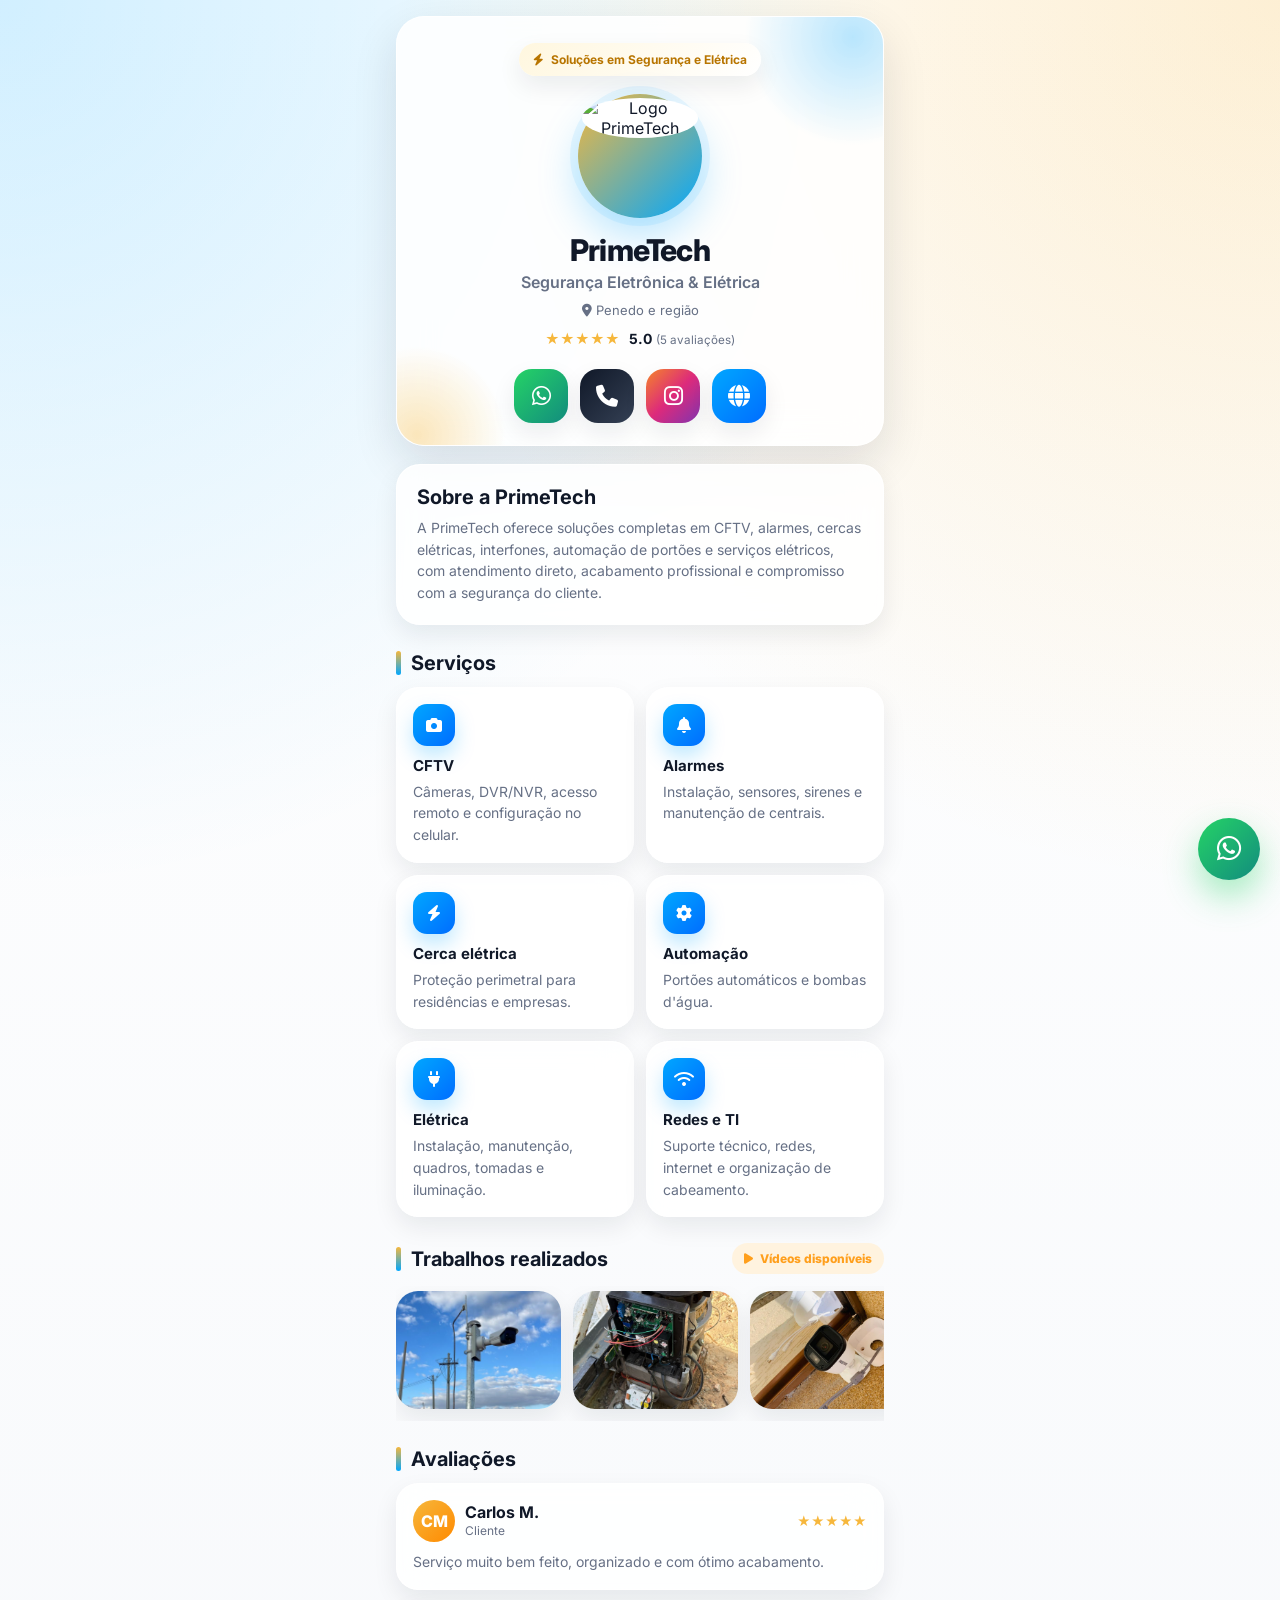
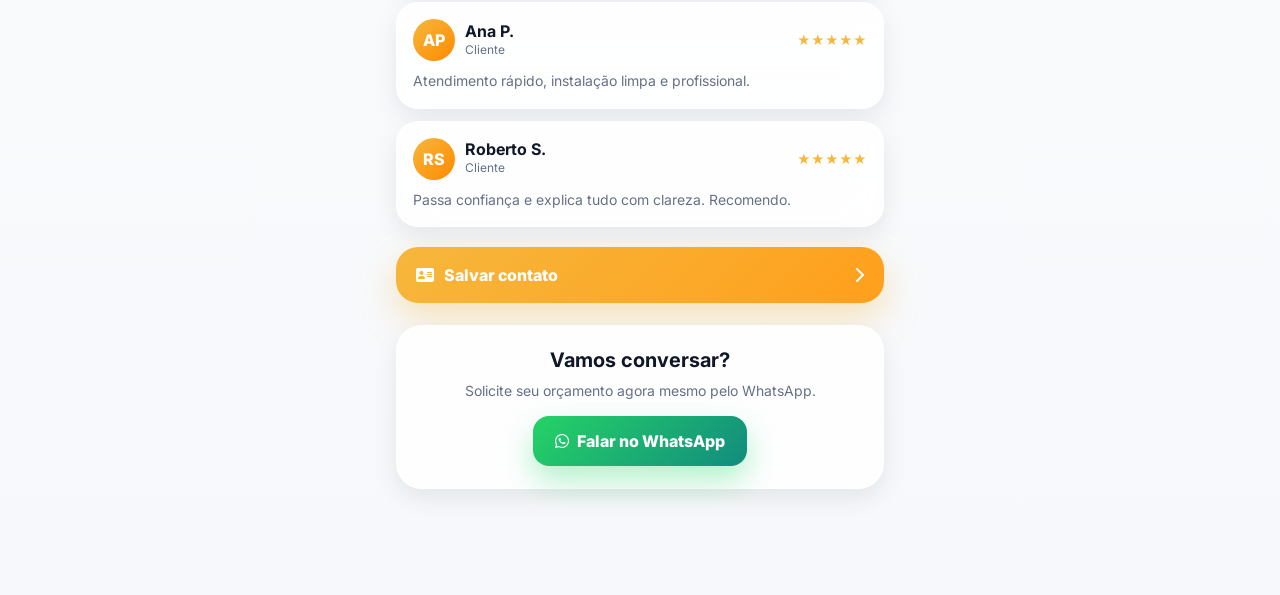
==== commit d6a5f114: "CSS melhorado" ====
--- a/card/index.html
+++ b/card/index.html
@@ -1,15 +1,13 @@
 <!DOCTYPE html>
 <html lang="pt-BR">
 <head>
-  <meta charset="UTF-8" />
-  <meta name="viewport" content="width=device-width, initial-scale=1.0" />
+  <meta charset="UTF-8">
+  <meta name="viewport" content="width=device-width, initial-scale=1.0">
 
   <title>PrimeTech Segurança e Elétrica</title>
 
-  <link rel="stylesheet" href="style.css" />
-
+  <link rel="stylesheet" href="./style.css">
   <link href="https://fonts.googleapis.com/css2?family=Inter:wght@300;400;600;700;800&display=swap" rel="stylesheet">
-
   <link rel="stylesheet" href="https://cdnjs.cloudflare.com/ajax/libs/font-awesome/6.5.1/css/all.min.css">
 </head>
 
@@ -25,7 +23,7 @@
 
       <div class="profile-box">
         <div class="logo-wrap">
-          <img src="logo.jpg" alt="Logo PrimeTech" class="logo">
+          <img src="logo.png" alt="Logo PrimeTech" class="logo">
         </div>
 
         <h1>PrimeTech</h1>
@@ -52,11 +50,11 @@
           <i class="fa-solid fa-phone"></i>
         </a>
 
-        <a href="https://www.instagram.com/primetech360al" target="_blank" class="btn-icon instagram">
+        <a href="https://www.instagram.com/primetech.seg" target="_blank" class="btn-icon instagram">
           <i class="fa-brands fa-instagram"></i>
         </a>
 
-        <a href="https://primetechseg.github.io/" target="_blank" class="btn-icon site">
+        <a href="https://primetechseg.github.io/card/" target="_blank" class="btn-icon site">
           <i class="fa-solid fa-globe"></i>
         </a>
       </div>
@@ -78,14 +76,15 @@
       </div>
 
       <div class="service-grid">
-        <div class="service-card">
-          <i class="fa-solid fa-video"></i>
+
+        <div class="service-card">
+          <i class="fa-solid fa-camera"></i>
           <h3>CFTV</h3>
           <p>Câmeras, DVR/NVR, acesso remoto e configuração no celular.</p>
         </div>
 
         <div class="service-card">
-          <i class="fa-solid fa-shield-halved"></i>
+          <i class="fa-solid fa-bell"></i>
           <h3>Alarmes</h3>
           <p>Instalação, sensores, sirenes e manutenção de centrais.</p>
         </div>
@@ -97,47 +96,53 @@
         </div>
 
         <div class="service-card">
-          <i class="fa-solid fa-door-open"></i>
+          <i class="fa-solid fa-gear"></i>
           <h3>Automação</h3>
           <p>Portões automáticos e bombas d'água.</p>
         </div>
 
         <div class="service-card">
-          <i class="fa-solid fa-plug-circle-bolt"></i>
+          <i class="fa-solid fa-plug"></i>
           <h3>Elétrica</h3>
           <p>Instalação, manutenção, quadros, tomadas e iluminação.</p>
         </div>
 
         <div class="service-card">
-          <i class="fa-solid fa-network-wired"></i>
+          <i class="fa-solid fa-wifi"></i>
           <h3>Redes e TI</h3>
           <p>Suporte técnico, redes, internet e organização de cabeamento.</p>
         </div>
+
       </div>
     </section>
 
     <section class="gallery-section">
-      <div class="section-title">
-        <span></span>
-        <h2>Trabalhos realizados</h2>
+      <div class="section-title gallery-title">
+        <div class="title-left">
+          <span></span>
+          <h2>Trabalhos realizados</h2>
+        </div>
+
+        <div class="video-badge">
+          <i class="fa-solid fa-play"></i>
+          Vídeos disponíveis
+        </div>
       </div>
 
       <div class="gallery-wrapper">
-
-  <button class="nav prev">‹</button>
-
-  <div class="gallery" id="gallery">
-    <img src="img1.jpg">
-    <img src="img2.jpg">
-    <img src="img3.jpg">
-    <img src="img4.jpg">
-    <img src="img5.jpg">
-    <img src="img6.jpg">
-  </div>
-
-  <button class="nav next">›</button>
-
-</div>
+        <button class="nav prev" type="button">‹</button>
+
+        <div class="gallery" id="gallery">
+          <div class="gallery-item"><img src="img1.jpg" alt="Trabalho realizado PrimeTech"></div>
+          <div class="gallery-item"><img src="img2.jpg" alt="Trabalho realizado PrimeTech"></div>
+          <div class="gallery-item"><img src="img3.jpg" alt="Trabalho realizado PrimeTech"></div>
+          <div class="gallery-item"><img src="img4.jpg" alt="Trabalho realizado PrimeTech"></div>
+          <div class="gallery-item"><img src="img5.jpg" alt="Trabalho realizado PrimeTech"></div>
+          <div class="gallery-item"><img src="img6.jpg" alt="Trabalho realizado PrimeTech"></div>
+        </div>
+
+        <button class="nav next" type="button">›</button>
+      </div>
     </section>
 
     <section class="reviews">
@@ -183,6 +188,16 @@
       </div>
     </section>
 
+    <section class="save-contact">
+      <a href="contato.vcf" download class="save-btn">
+        <span>
+          <i class="fa-solid fa-address-card"></i>
+          Salvar contato
+        </span>
+        <i class="fa-solid fa-chevron-right"></i>
+      </a>
+    </section>
+
     <section class="cta glass">
       <h2>Vamos conversar?</h2>
       <p>Solicite seu orçamento agora mesmo pelo WhatsApp.</p>
@@ -199,18 +214,19 @@
     <i class="fa-brands fa-whatsapp"></i>
   </a>
 
-  <script src="script.js"></script>
   <div class="lightbox" id="lightbox">
-  <button class="lightbox-close" id="closeLightbox">×</button>
-  <button class="lightbox-arrow lightbox-prev" id="lightboxPrev">‹</button>
-
-  <div class="lightbox-content">
-    <img id="lightboxImage" src="" alt="Foto ampliada">
-    <div class="lightbox-thumbs" id="lightboxThumbs"></div>
-    <p id="lightboxCounter"></p>
+    <button class="lightbox-close" id="closeLightbox" type="button">×</button>
+    <button class="lightbox-arrow lightbox-prev" id="lightboxPrev" type="button">‹</button>
+
+    <div class="lightbox-content">
+      <img id="lightboxImage" src="" alt="Foto ampliada">
+      <div class="lightbox-thumbs" id="lightboxThumbs"></div>
+      <p id="lightboxCounter"></p>
+    </div>
+
+    <button class="lightbox-arrow lightbox-next" id="lightboxNext" type="button">›</button>
   </div>
 
-  <button class="lightbox-arrow lightbox-next" id="lightboxNext">›</button>
-</div>
+  <script src="./script.js"></script>
 </body>
 </html>
--- a/card/style.css
+++ b/card/style.css
@@ -20,7 +20,7 @@
   font-family: 'Inter', sans-serif;
   background:
     radial-gradient(circle at top left, rgba(0, 167, 255, 0.18), transparent 35%),
-    radial-gradient(circle at top right, rgba(246, 183, 60, 0.20), transparent 35%),
+    radial-gradient(circle at top right, rgba(246, 183, 60, 0.22), transparent 35%),
     linear-gradient(180deg, #ffffff, var(--bg));
   color: var(--text);
   min-height: 100vh;
@@ -39,10 +39,10 @@
   text-align: center;
   padding: 26px 18px 22px;
   border-radius: 28px;
-  background: rgba(255,255,255,0.82);
+  background: rgba(255,255,255,0.85);
   backdrop-filter: blur(18px);
   box-shadow: var(--shadow);
-  border: 1px solid rgba(255,255,255,0.85);
+  border: 1px solid rgba(255,255,255,0.9);
 }
 
 .hero::before {
@@ -173,9 +173,9 @@
 .service-card,
 .review-card,
 .cta {
-  background: rgba(255,255,255,0.82);
+  background: rgba(255,255,255,0.86);
   backdrop-filter: blur(16px);
-  border: 1px solid rgba(255,255,255,0.9);
+  border: 1px solid rgba(255,255,255,0.95);
   box-shadow: var(--soft-shadow);
 }
 
@@ -207,11 +207,13 @@
   margin: 26px 0 12px;
 }
 
-.section-title span {
+.section-title span,
+.title-left span {
   width: 5px;
   height: 24px;
   border-radius: 20px;
   background: linear-gradient(180deg, var(--gold), var(--blue));
+  display: block;
 }
 
 .section-title h2 {
@@ -252,27 +254,133 @@
   margin-bottom: 6px;
 }
 
+.gallery-title {
+  justify-content: space-between;
+  gap: 10px;
+}
+
+.title-left {
+  display: flex;
+  align-items: center;
+  gap: 10px;
+}
+
+.video-badge {
+  display: inline-flex;
+  align-items: center;
+  gap: 7px;
+  padding: 8px 12px;
+  border-radius: 999px;
+  background: #fff3df;
+  color: #ff9f1c;
+  font-size: 12px;
+  font-weight: 800;
+  white-space: nowrap;
+}
+
+.gallery-wrapper {
+  position: relative;
+  width: 100%;
+  overflow: hidden;
+}
+
 .gallery {
   display: flex;
   gap: 12px;
   overflow-x: auto;
-  padding: 4px 2px 10px;
+  scroll-behavior: smooth;
+  padding: 5px 2px 12px;
   scroll-snap-type: x mandatory;
 }
 
-.gallery img {
-  min-width: 165px;
+.gallery::-webkit-scrollbar {
+  display: none;
+}
+
+.gallery-item {
+  position: relative;
+  flex: 0 0 165px;
+  width: 165px;
   height: 118px;
-  object-fit: cover;
   border-radius: 22px;
+  overflow: hidden;
+  cursor: pointer;
   box-shadow: var(--soft-shadow);
   scroll-snap-align: start;
+  background: #fff;
+}
+
+.gallery-item img {
+  width: 100%;
+  height: 100%;
+  object-fit: cover;
+  display: block;
+  transition: 0.35s ease;
+}
+
+.gallery-item::before {
+  content: "";
+  position: absolute;
+  inset: 0;
+  background: rgba(16, 24, 40, 0.42);
+  opacity: 0;
   transition: 0.25s ease;
-}
-
-.gallery img:hover {
-  transform: scale(1.04);
-}
+  z-index: 1;
+}
+
+.gallery-item::after {
+  content: "⌕";
+  position: absolute;
+  inset: 0;
+  display: grid;
+  place-items: center;
+  color: white;
+  font-size: 34px;
+  opacity: 0;
+  transition: 0.25s ease;
+  z-index: 2;
+}
+
+.gallery-item:hover::before,
+.gallery-item:hover::after {
+  opacity: 1;
+}
+
+.gallery-item:hover img {
+  transform: scale(1.08);
+  filter: blur(2px);
+}
+
+.nav {
+  position: absolute;
+  top: 50%;
+  transform: translateY(-50%);
+  width: 38px;
+  height: 38px;
+  border-radius: 50%;
+  border: none;
+  background: rgba(255,255,255,0.95);
+  color: #101828;
+  box-shadow: 0 10px 25px rgba(16, 24, 40, 0.18);
+  cursor: pointer;
+  font-size: 26px;
+  z-index: 5;
+  transition: 0.25s ease;
+  opacity: 0;
+  pointer-events: none;
+}
+
+.gallery-wrapper:hover .nav {
+  opacity: 1;
+  pointer-events: auto;
+}
+
+.nav:hover {
+  transform: translateY(-50%) scale(1.08);
+}
+
+.prev { left: 6px; }
+.next { right: 6px; }
 
 .review-card {
   padding: 16px;
@@ -306,6 +414,35 @@
   margin-left: auto;
   color: var(--gold);
   font-size: 13px;
+}
+
+.save-contact {
+  margin: 20px 0;
+}
+
+.save-btn {
+  display: flex;
+  align-items: center;
+  justify-content: space-between;
+  gap: 16px;
+  padding: 18px 20px;
+  border-radius: 22px;
+  background: linear-gradient(135deg, #f6b73c, #ff9f1c);
+  color: white;
+  text-decoration: none;
+  font-weight: 800;
+  box-shadow: 0 15px 35px rgba(246, 183, 60, 0.35);
+  transition: 0.25s ease;
+}
+
+.save-btn span {
+  display: flex;
+  align-items: center;
+  gap: 10px;
+}
+
+.save-btn:hover {
+  transform: translateY(-4px) scale(1.02);
 }
 
 .cta {
@@ -351,86 +488,6 @@
   z-index: 20;
 }
 
-.hidden {
-  opacity: 0;
-  transform: translateY(26px);
-}
-
-.show {
-  opacity: 1;
-  transform: translateY(0);
-  transition: 0.7s ease;
-}
-
-.pulse {
-  animation: pulseWhats 0.9s ease;
-}
-
-@keyframes pulseWhats {
-  0% { transform: scale(1); }
-  50% { transform: scale(1.14); box-shadow: 0 0 35px rgba(37,211,102,0.65); }
-  100% { transform: scale(1); }
-}
-
-@media (max-width: 480px) {
-  .card-page {
-    padding: 12px;
-  }
-
-  .service-grid {
-    grid-template-columns: 1fr;
-  }
-
-  .hero {
-    border-radius: 24px;
-  }
-}
-
-.gallery-wrapper {
-  position: relative;
-  display: flex;
-  align-items: center;
-}
-
-.gallery {
-  display: flex;
-  gap: 12px;
-  overflow-x: auto;
-  scroll-behavior: smooth;
-  padding: 5px;
-}
-
-.gallery::-webkit-scrollbar {
-  display: none;
-}
-
-/* BOTÕES */
-.nav {
-  position: absolute;
-  width: 36px;
-  height: 36px;
-  border-radius: 50%;
-  border: none;
-  background: rgba(255,255,255,0.9);
-  box-shadow: 0 5px 15px rgba(0,0,0,0.2);
-  cursor: pointer;
-  font-size: 20px;
-  z-index: 2;
-  transition: 0.2s;
-}
-
-.nav:hover {
-  transform: scale(1.1);
-}
-
-.prev {
-  left: -10px;
-}
-
-.next {
-  right: -10px;
-}
-
 .lightbox {
   position: fixed;
   inset: 0;
@@ -438,7 +495,7 @@
   display: none;
   align-items: center;
   justify-content: center;
-  z-index: 999;
+  z-index: 9999;
   padding: 18px;
 }
 
@@ -480,13 +537,25 @@
   width: 42px;
   height: 42px;
   font-size: 26px;
+  z-index: 10;
 }
 
 .lightbox-arrow {
-  width: 44px;
-  height: 44px;
-  font-size: 32px;
-  margin: 0 12px;
+  position: absolute;
+  top: 50%;
+  transform: translateY(-50%);
+  width: 46px;
+  height: 46px;
+  font-size: 34px;
+  z-index: 10;
+}
+
+.lightbox-prev {
+  left: 30px;
+}
+
+.lightbox-next {
+  right: 30px;
 }
 
 .lightbox-thumbs {
@@ -509,7 +578,7 @@
 
 .lightbox-thumbs img.active {
   opacity: 1;
-  border-color: #f6b73c;
+  border-color: var(--gold);
 }
 
 #lightboxCounter {
@@ -519,15 +588,57 @@
   font-weight: 700;
 }
 
+.hidden {
+  opacity: 0;
+  transform: translateY(26px);
+}
+
+.show {
+  opacity: 1;
+  transform: translateY(0);
+  transition: 0.7s ease;
+}
+
+.pulse {
+  animation: pulseWhats 0.9s ease;
+}
+
+@keyframes pulseWhats {
+  0% { transform: scale(1); }
+  50% { transform: scale(1.14); box-shadow: 0 0 35px rgba(37,211,102,0.65); }
+  100% { transform: scale(1); }
+}
+
 @media (max-width: 600px) {
+  .card-page {
+    padding: 12px;
+  }
+
+  .service-grid {
+    grid-template-columns: 1fr;
+  }
+
+  .hero {
+    border-radius: 24px;
+  }
+
+  .gallery-item {
+    flex: 0 0 150px;
+    width: 150px;
+    height: 110px;
+  }
+
+  .nav {
+    opacity: 1;
+    pointer-events: auto;
+  }
+
   .lightbox {
     padding: 10px;
   }
 
-  .lightbox-arrow {
-    position: absolute;
-    top: 50%;
-    transform: translateY(-50%);
+  .lightbox-content {
+    width: 100%;
   }
 
   .lightbox-prev {
@@ -537,8 +648,4 @@
   .lightbox-next {
     right: 8px;
   }
-
-  .lightbox-content {
-    width: 100%;
-  }
 }
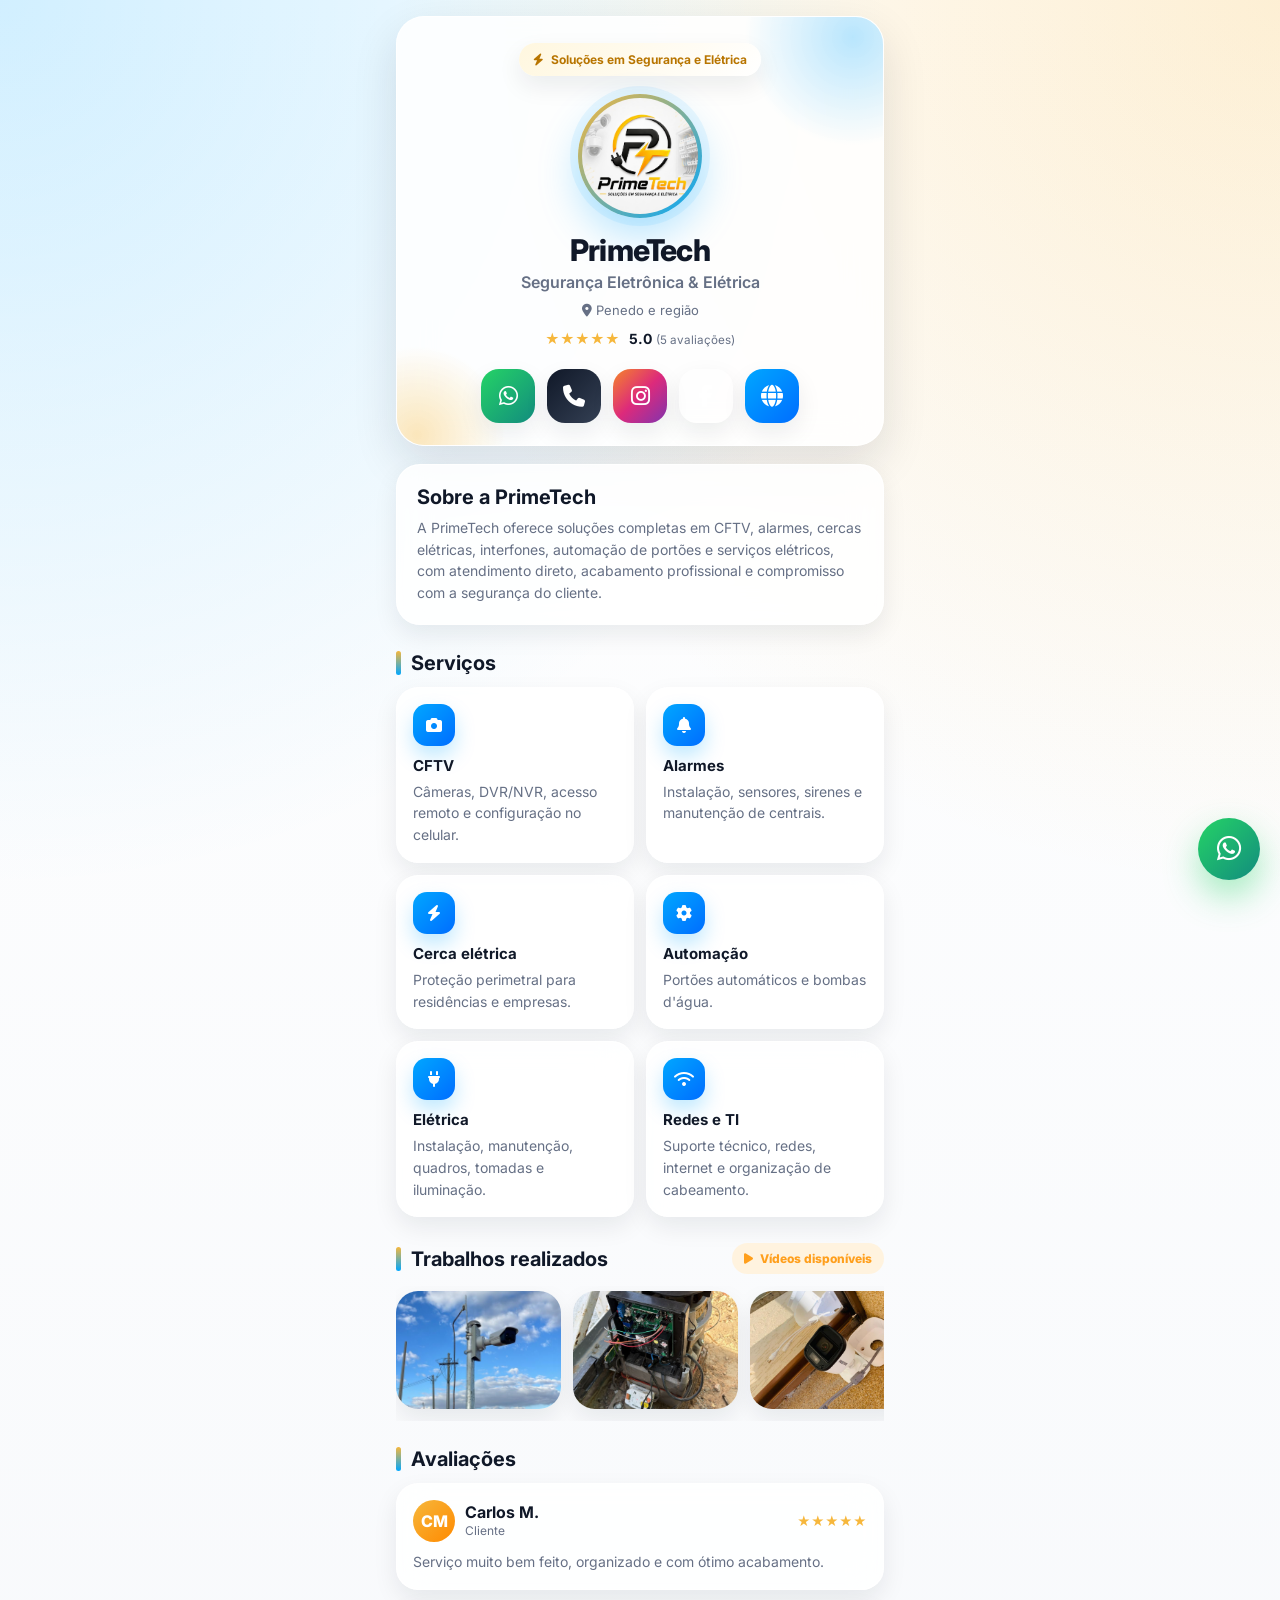
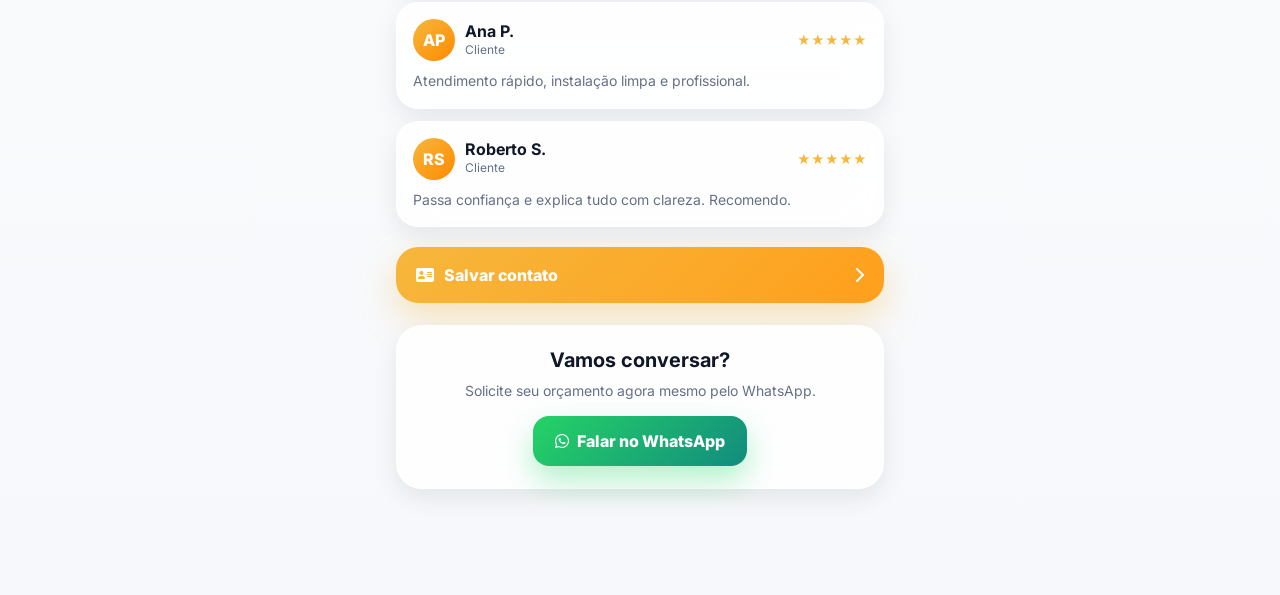
==== commit 0e001792: "update css" ====
--- a/card/index.html
+++ b/card/index.html
@@ -23,7 +23,7 @@
 
       <div class="profile-box">
         <div class="logo-wrap">
-          <img src="logo.png" alt="Logo PrimeTech" class="logo">
+          <img src="logo.jpg" alt="Logo PrimeTech" class="logo">
         </div>
 
         <h1>PrimeTech</h1>
@@ -42,22 +42,28 @@
       </div>
 
       <div class="quick-buttons">
-        <a href="https://wa.me/5579998478570" target="_blank" class="btn-icon whatsapp">
-          <i class="fa-brands fa-whatsapp"></i>
-        </a>
-
-        <a href="tel:79998478570" class="btn-icon phone">
-          <i class="fa-solid fa-phone"></i>
-        </a>
-
-        <a href="https://www.instagram.com/primetech.seg" target="_blank" class="btn-icon instagram">
-          <i class="fa-brands fa-instagram"></i>
-        </a>
-
-        <a href="https://primetechseg.github.io/card/" target="_blank" class="btn-icon site">
-          <i class="fa-solid fa-globe"></i>
-        </a>
-      </div>
+
+  <a href="https://wa.me/5579998478570" class="btn-icon whatsapp">
+    <i class="fa-brands fa-whatsapp"></i>
+  </a>
+
+  <a href="tel:79998478570" class="btn-icon phone">
+    <i class="fa-solid fa-phone"></i>
+  </a>
+
+  <a href="https://instagram.com/primetech360al" class="btn-icon instagram">
+    <i class="fa-brands fa-instagram"></i>
+  </a>
+
+  <a href="https://facebook.com/primetech360al" class="btn-icon facebook">
+    <i class="fa-brands fa-facebook-f"></i>
+  </a>
+
+  <a href="https://primetechseg.github.io/" class="btn-icon site">
+    <i class="fa-solid fa-globe"></i>
+  </a>
+
+</div>
     </section>
 
     <section class="about glass">
